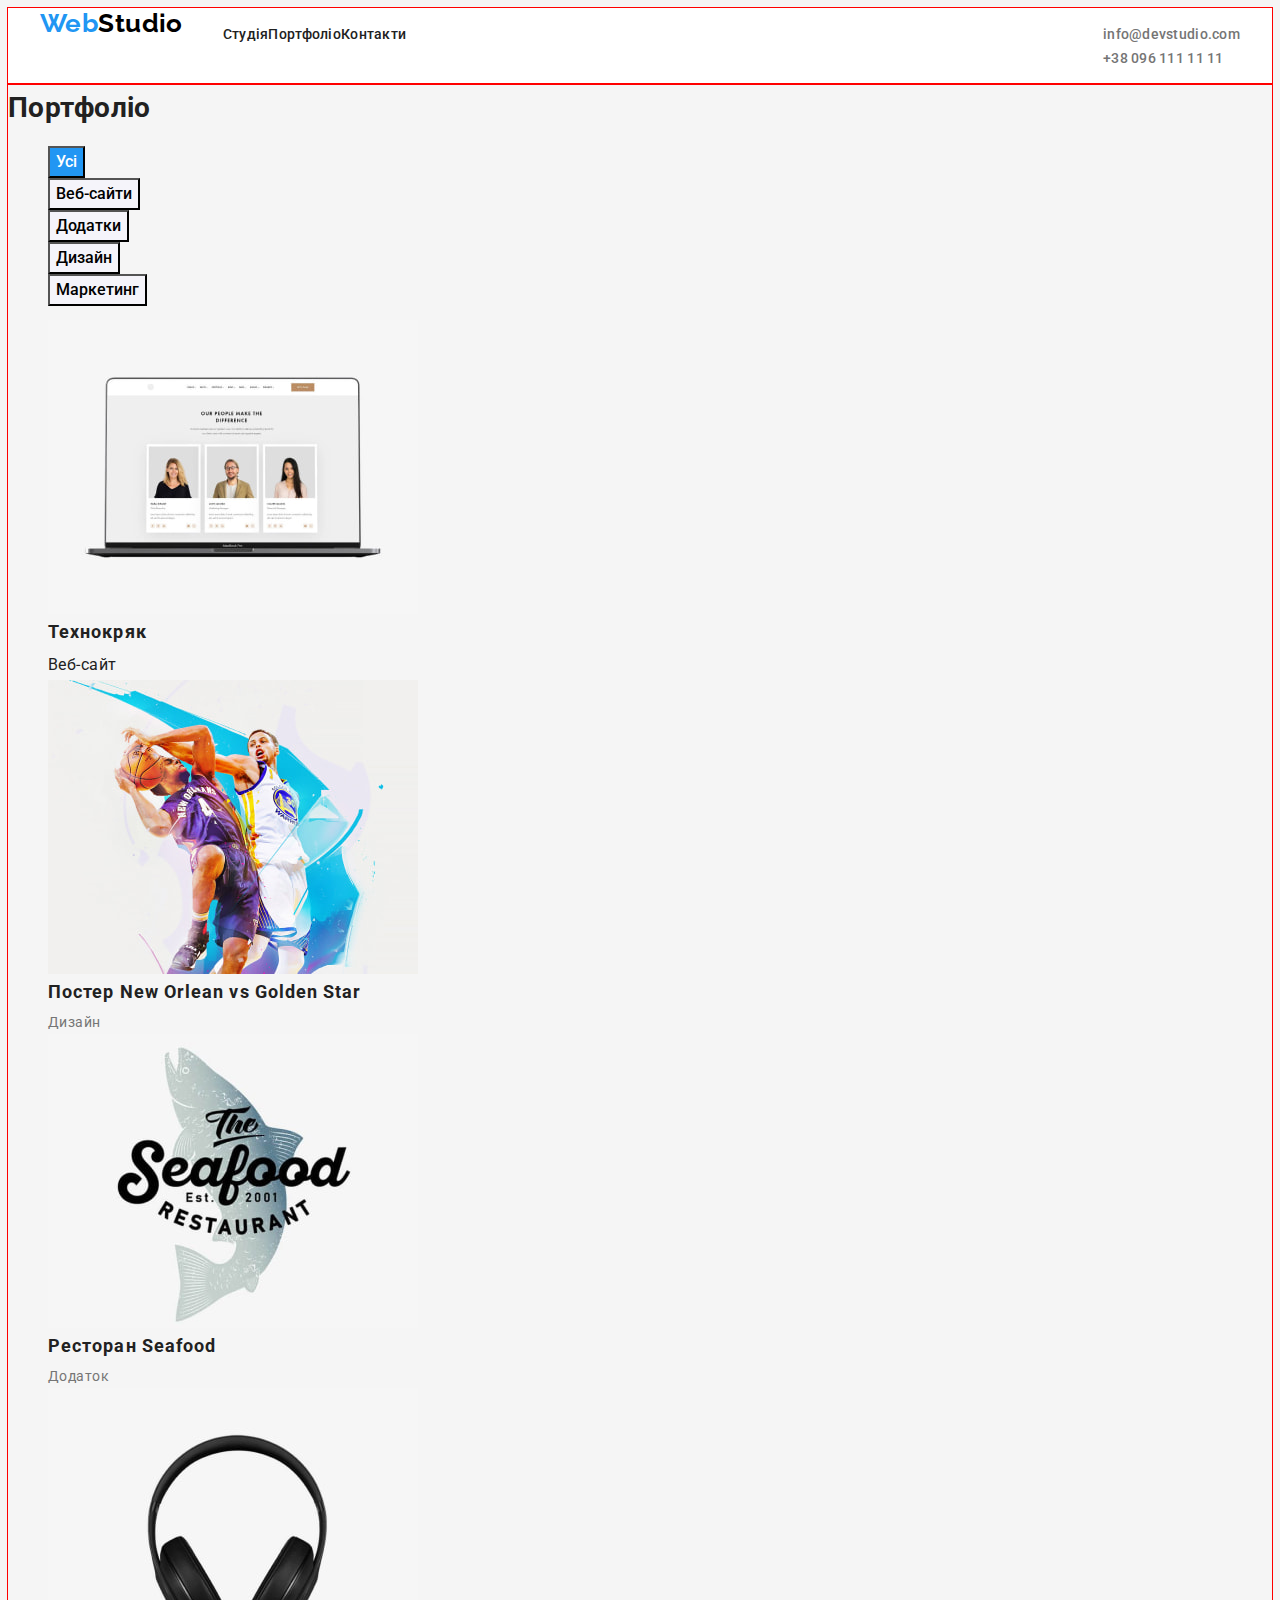
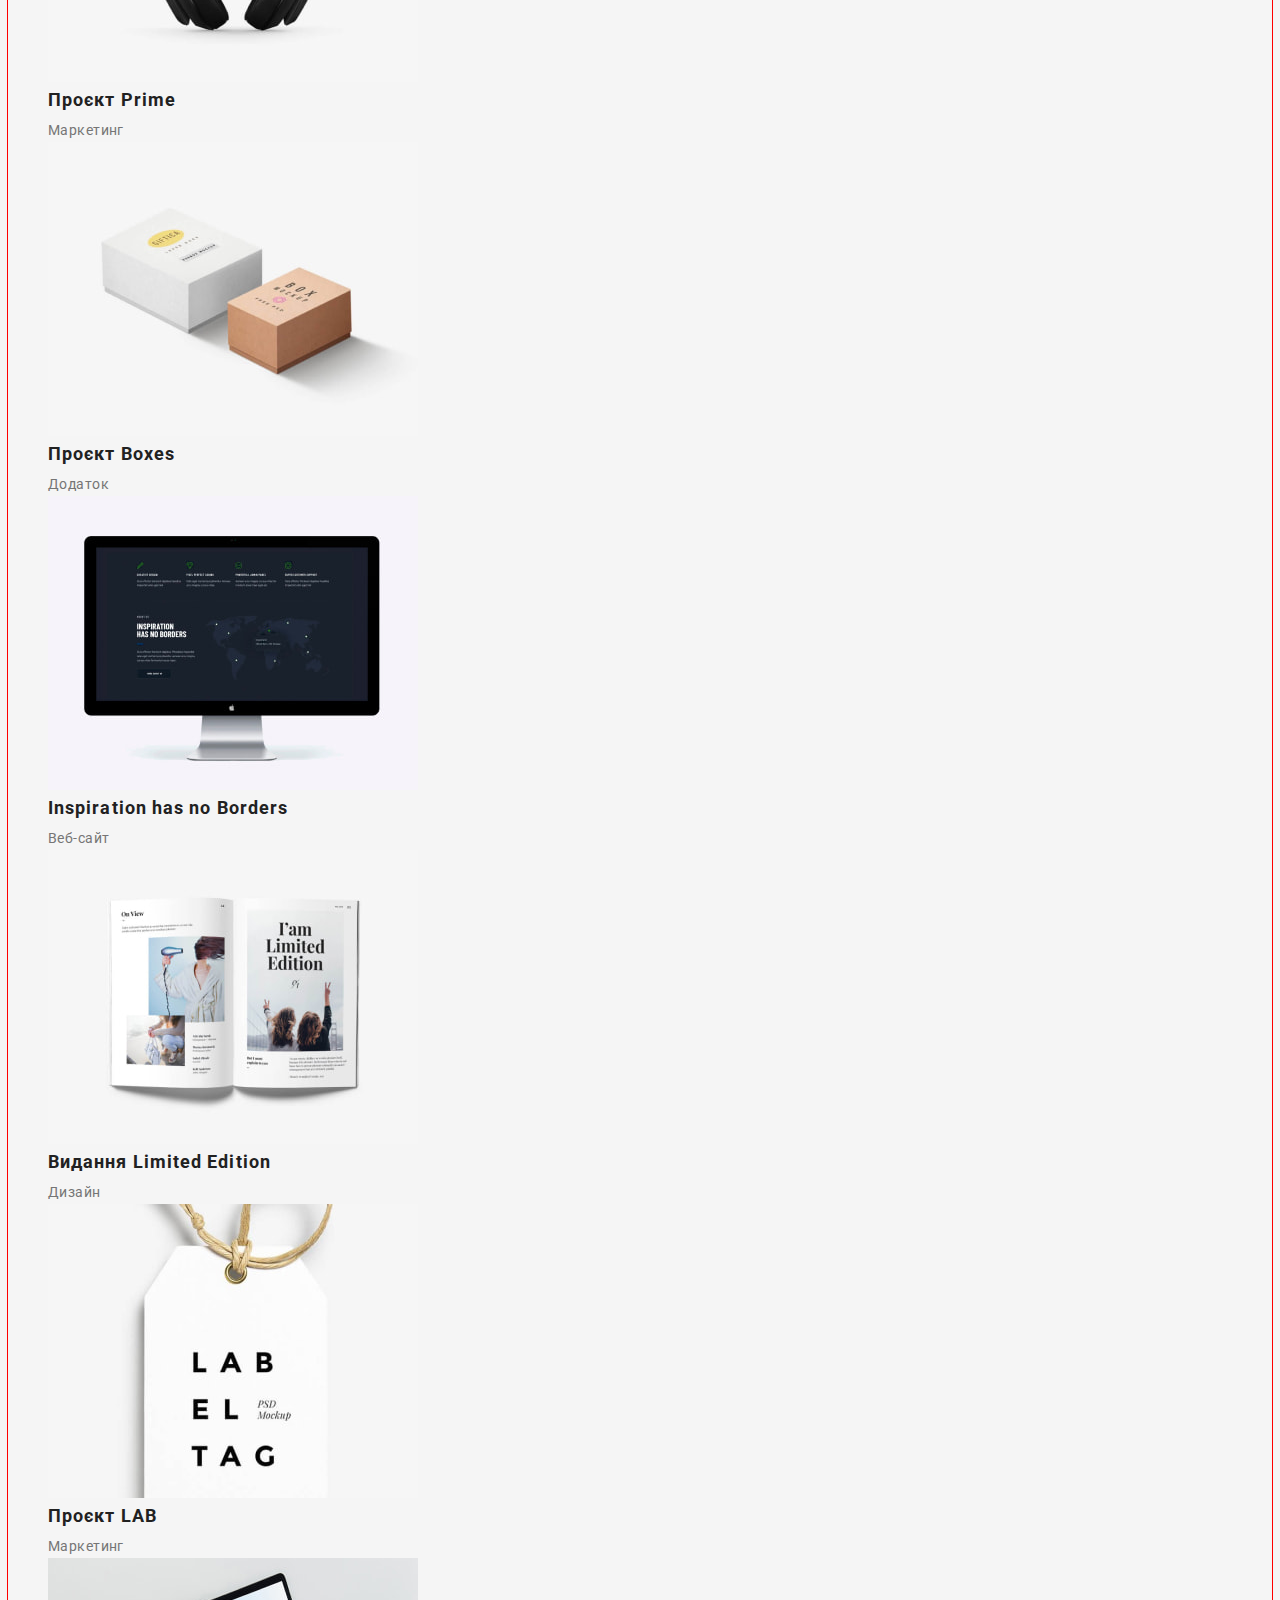
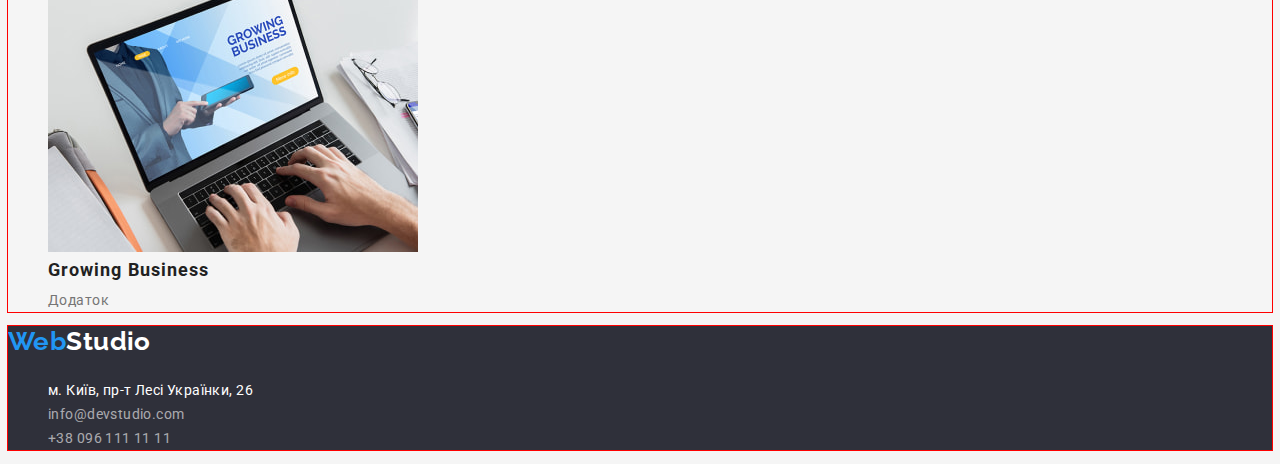
==== portfolio.html @ 291a76ba "Опечатки" ====
<!DOCTYPE html>
<html lang="uk-UA">
  <head>
    <meta charset="UTF-8" />
    <meta http-equiv="X-UA-Compatible" content="IE=edge" />
    <meta name="viewport" content="width-device-width, initial-scale=1.0" />
    <title>WebStudio</title>

    <!-- Favicon -->

    <link rel="apple-touch-icon" sizes="180x180" href="./favicon/apple-touch-icon.png" />
    <link rel="icon" type="image/png" sizes="32x32" href="./favicon/favicon-32x32.png" />
    <link rel="icon" type="image/png" sizes="16x16" href="./favicon/favicon-16x16.png" />
    <link rel="manifest" href="./favicon/site.webmanifest" />
    <meta name="msapplication-TileColor" content="#da532c" />
    <meta name="theme-color" content="#ffffff" />

    <!-- Fonts -->
    <link rel="preconnect" href="https://fonts.googleapis.com" />
    <link rel="preconnect" href="https://fonts.gstatic.com" crossorigin />
    <link
      href="https://fonts.googleapis.com/css2?family=Raleway:wght@700&family=Roboto:wght@400;500;700;900&display=swap"
      rel="stylesheet"
    />
    <!-- Styles -->

    <link rel="stylesheet" href="https://cdnjs.cloudflare.com/ajax/libs/modern-normalize/1.1.0/modern-normalize.min.css" integrity="sha512-wpPYUAdjBVSE4KJnH1VR1HeZfpl1ub8YT/NKx4PuQ5NmX2tKuGu6U/JRp5y+Y8XG2tV+wKQpNHVUX03MfMFn9Q==" crossorigin="anonymous" referrerpolicy="no-referrer" />

    <link rel="stylesheet" href="./css/styles.css" />
  </head>

  <body class="page"> 

    <!-- Header -->

    <header class="header">
      <div class="container">
        <nav class="main-nav">
          <a class="logo link" href="./index.html"><span class="accent">Web</span><span class="dark">Studio</span></a>
          <ul class="nav-list list">
            <li class="nav-item"><a class="nav-link link" href="./index.html">Студія</a></li>
            <li class="nav-item"><a class="nav-link link current" href="./portfolio.html">Портфоліо</a></li>
            <li class="nav-item"><a class="nav-link link" href="">Контакти</a></li>
          </ul>
        </nav>
        <ul class="cnt-list list">
          <li class="cnt-item">
            <a class="cnt-link link" href="mailto:info@devstudio.com">info@devstudio.com</a>
          </li>
          <li class="cnt-item">
            <a class="cnt-link link" href="tel:+380961111111">+38 096 111 11 11</a>
          </li>
        </ul>
      </div>
      
    </header>

    <main>
      <!-- Portfolio -->
      <section class="prtf">
        <h1>Портфоліо</h1>  
        <ul class="prtf-list list">
          <li class="prtf-item"><button class="active prtf-btn" type="button">Усі</button></li>
          <li class="prtf-item"><button class="prtf-btn" type="button">Веб-сайти</button></li>
          <li class="prtf-item"><button class="prtf-btn"  atype="button">Додатки</button></li>
          <li class="prtf-item"><button class="prtf-btn" type="button">Дизайн</button></li>
          <li class="prtf-item"><button class="prtf-btn" type="button">Маркетинг</button></li>
        </ul>
        <ul class="img-list list">
          <li class="img-item">
            <img
              class="img-link"
              src="./images/img-prtf-1.jpg"
              alt="Img1"
              width="370"
              height="294"
            />
            <h3 class="prtf-title">Технокряк</h3>
            <p class="prtf-text">Веб-сайт</p>
          </li>
          <li class="img-item">
            <img
              class="img-link"
              src="./images/img-prtf-2.jpg"
              alt="Img2"
              width="370"
              height="294"
            />
            <h3 class="prtf-title">Постер New Orlean vs Golden Star</h3>
            <p class="prtf-tex">Дизайн</p>
          </li>
          <li class="img-item">
            <img
              class="img-link"
              src="./images/img-prtf-3.jpg"
              alt="Img3"
              width="370"
              height="294"
            />
            <h3 class="prtf-title">Ресторан Seafood</h3>
            <p class="prtf-tex">Додаток</p>
          </li>
          <li class="img-item">
            <img
              class="img-link"
              src="./images/img-prtf-4.jpg"
              alt="Img4"
              width="370"
              height="294"
            />
            <h3 class="prtf-title">Проєкт Prime</h3>
            <p class="prtf-tex">Маркетинг</p>
          </li>
          <li class="img-item">
            <img
              class="img-link"
              src="./images/img-prtf-5.jpg"
              alt="Img5"
              width="370"
              height="294"
            />
            <h3 class="prtf-title">Проєкт Boxes</h3>
            <p class="prtf-tex">Додаток</p>
          </li>
          <li class="img-item">
            <img
              class="img-link"
              src="./images/img-prtf-6.jpg"
              alt="Img6"
              width="370"
              height="294"
            />
            <h3 class="prtf-title">Inspiration has no Borders</h3>
            <p class="prtf-tex">Веб-сайт</p>
          </li>
          <li class="img-item">
            <img
              class="img-link"
              src="./images/img-prtf-7.jpg"
              alt="Img7"
              width="370"
              height="294"
            />
            <h3 class="prtf-title">Видання Limited Edition</h3>
            <p class="prtf-tex">Дизайн</p>
          </li>
          <li class="img-item">
            <img
              class="img-link"
              src="./images/img-prtf-8.jpg"
              alt="Img8"
              width="370"
              height="294"
            />
            <h3 class="prtf-title">Проєкт LAB</h3>
            <p class="prtf-tex">Маркетинг</p>
          </li>
          <li class="img-item">
            <img
              class="img-link"
              src="./images/img-prtf-9.jpg"
              alt="Img9"
              width="370"
              height="294"
            />
            <h3 class="prtf-title">Growing Business</h3>
            <p class="prtf-tex">Додаток</p>
          </li>
        </ul>
      </section>
    </main> 

    <!-- Footer -->

    <footer class="footer">
      <a class="logo link" href="./index.html"><span class="accent">Web</span><span class="light">Studio</span</a>
      <address class="addr">
        <ul class="addr-list list">
          <li class="addr-item">
            <a class="addr-link link" href="">м. Київ, пр-т Лесі Українки, 26</a>
          </li>
          <li class="addr-item">
            <a class="addr-link link tm" href="mailto:info@devstudio.com">info@devstudio.com</a>
          </li>
          <li class="addr-item">
            <a class="addr-link link tm" href="tel:+380961111111">+38 096 111 11 11</a>
          </li>
        </ul>
      </address>
    </footer>
  </body>
</html>
---- css/styles.css ----
:root {
  /* Fonts */
  --main-font: 'Roboto', sans-serif;
  --scn-font: 'Raleway', sans-serif;

  /* Text colors */
  --main-txt-cl: #212121;
  --scn-txt-cl: #757575;
  --light-txt-cl: #ffffff;
  --accent-cl: #2196f3;

  /* Background colors */
  --main-bg-cl: #2f303a;
  --light-bg-cl: #f5f5f5;

  /* Others */
}

body {
  font-family: var(--main-font);
  color: var(--main-txt-cl);
  font-size: 14px;
  line-height: calc(24 / 14);
  letter-spacing: 0.03em;
  background-color: var(--light-bg-cl);
}

/* reset */
h1,
h2,
h3,
h4,
h5,
h6,
p {
  margin: 0;
}

img {
  display: block;
}

header,
section, 
footer {
  outline: 1px solid red;
}

.pecul-subtitle,
.team-subtitle,
.prtf-tex {
  color: var(--scn-txt-cl);
}

/* Как вариант */
/* p {
   color: var(--scn-txt-cl); 
} */

.hero,
.footer {
  background-color: var(--main-bg-cl);
}

.link {
  text-decoration: none;
  color: var(--main-txt-cl);
}

.addr-link,
.hero-title {
  color: var(--light-txt-cl);
}

.prtf-btn,
.hero-btn {
  cursor: pointer;
}

.list {
  list-style: none;
}

/* Header */

.container {
  width: 1200px;
  padding-left: 15px;
  padding-right: 15px;
  margin: 0 auto;
  display: flex;
  justify-content: space-between;
}

.main-nav {
  display: flex;
}

.nav-list {
  display: flex;
}

.logo {
  /* font-family: 'Raleway';
  font-weight: 700;
  font-size: 26px;
  line-height: calc(31 / 26); */

  font-family: var(--scn-font);
  font-weight: 700;
  font-size: 26px;
  line-height: calc(31 / 26);
} 

.accent {
  color: var(--accent-cl);
}

.light {
  color: #ffffff;
}

.dark {
  color: #000000;
}

.header {
  background-color: #ffffff;
}

.nav-link:hover,
.nav-link:focus,
.cnt-link:hover,
.cnt-link:focus {
  color: var(--accent-cl);
}

.current:visited {
  color: var(--accent-cl);
}

.nav-link {
  font-weight: 500;
  line-height: calc(16 / 14);
  letter-spacing: 0.02em;
}

.cnt-link {
  font-weight: 500;
  line-height: calc(16 / 14);
  color: var(--scn-txt-cl);
  letter-spacing: 0.02em;
}

/* Hero */

.hero-btn {
  background-color: var(--accent-cl);
  color: var(--light-txt-cl);
}

.hero-title {
  font-weight: 900;
  font-size: 44px;
  line-height: calc(60 / 44);
  text-align: center;
  letter-spacing: 0.06em;
  text-transform: uppercase;
}

.hero-btn {
  font-weight: 700;
  font-size: 16px;
  line-height: calc(30 / 16);
  display: flex;
  align-items: center;
  text-align: center;
  letter-spacing: 0.06em;
}

/* Peculiarities */

.pecul-title {
  font-size: 14px;
  line-height: calc(16 / 14);
}

/* About */

.about-title {
  font-size: 36px;
  line-height: calc(42 / 36);
  text-align: center;
}

/* Team */

.team {
  background-color: #f5f4fa;
}

.team-img,
.img-link {
  background-color: #ffffff;
}

.team-main-title {
  font-size: 36px;
  line-height: calc(42 / 36);
  text-align: center;
}

.team-title {
  font-weight: 500;
  font-size: 16px;
  line-height: calc(19 / 16);
  text-align: center;
}

.team-subtitle {
  font-size: 16px;
  line-height: calc(19 / 16);
  text-align: center;
}

/* Portfolio */

.prtf-btn,
.active {
  background-color: #f5f4fa;
}

.prtf-btn:hover {
  background-color: var(--accent-cl);
  color: var(--light-txt-cl);
}

.active {
  background-color: var(--accent-cl);
  color: var(--light-txt-cl);
  cursor: pointer;
}

.prtf-btn,
.active {
  font-weight: 500;
  font-size: 16px;
  line-height: calc(26 / 16);
  text-align: center;
  font-family: inherit;
}

.prtf-title {
  font-size: 18px;
  line-height: calc(36 / 18);
  letter-spacing: 0.06em;
}

.prtf-text {
  font-size: 16px;
  line-height: calc(30 / 16);
}

/* Footer */

.addr-link {
  font-style: normal;
}

.tm {
  color: rgba(255, 255, 255, 0.6);
}

.tm:hover,
.tm:focus {
  color: var(--accent-cl);
}
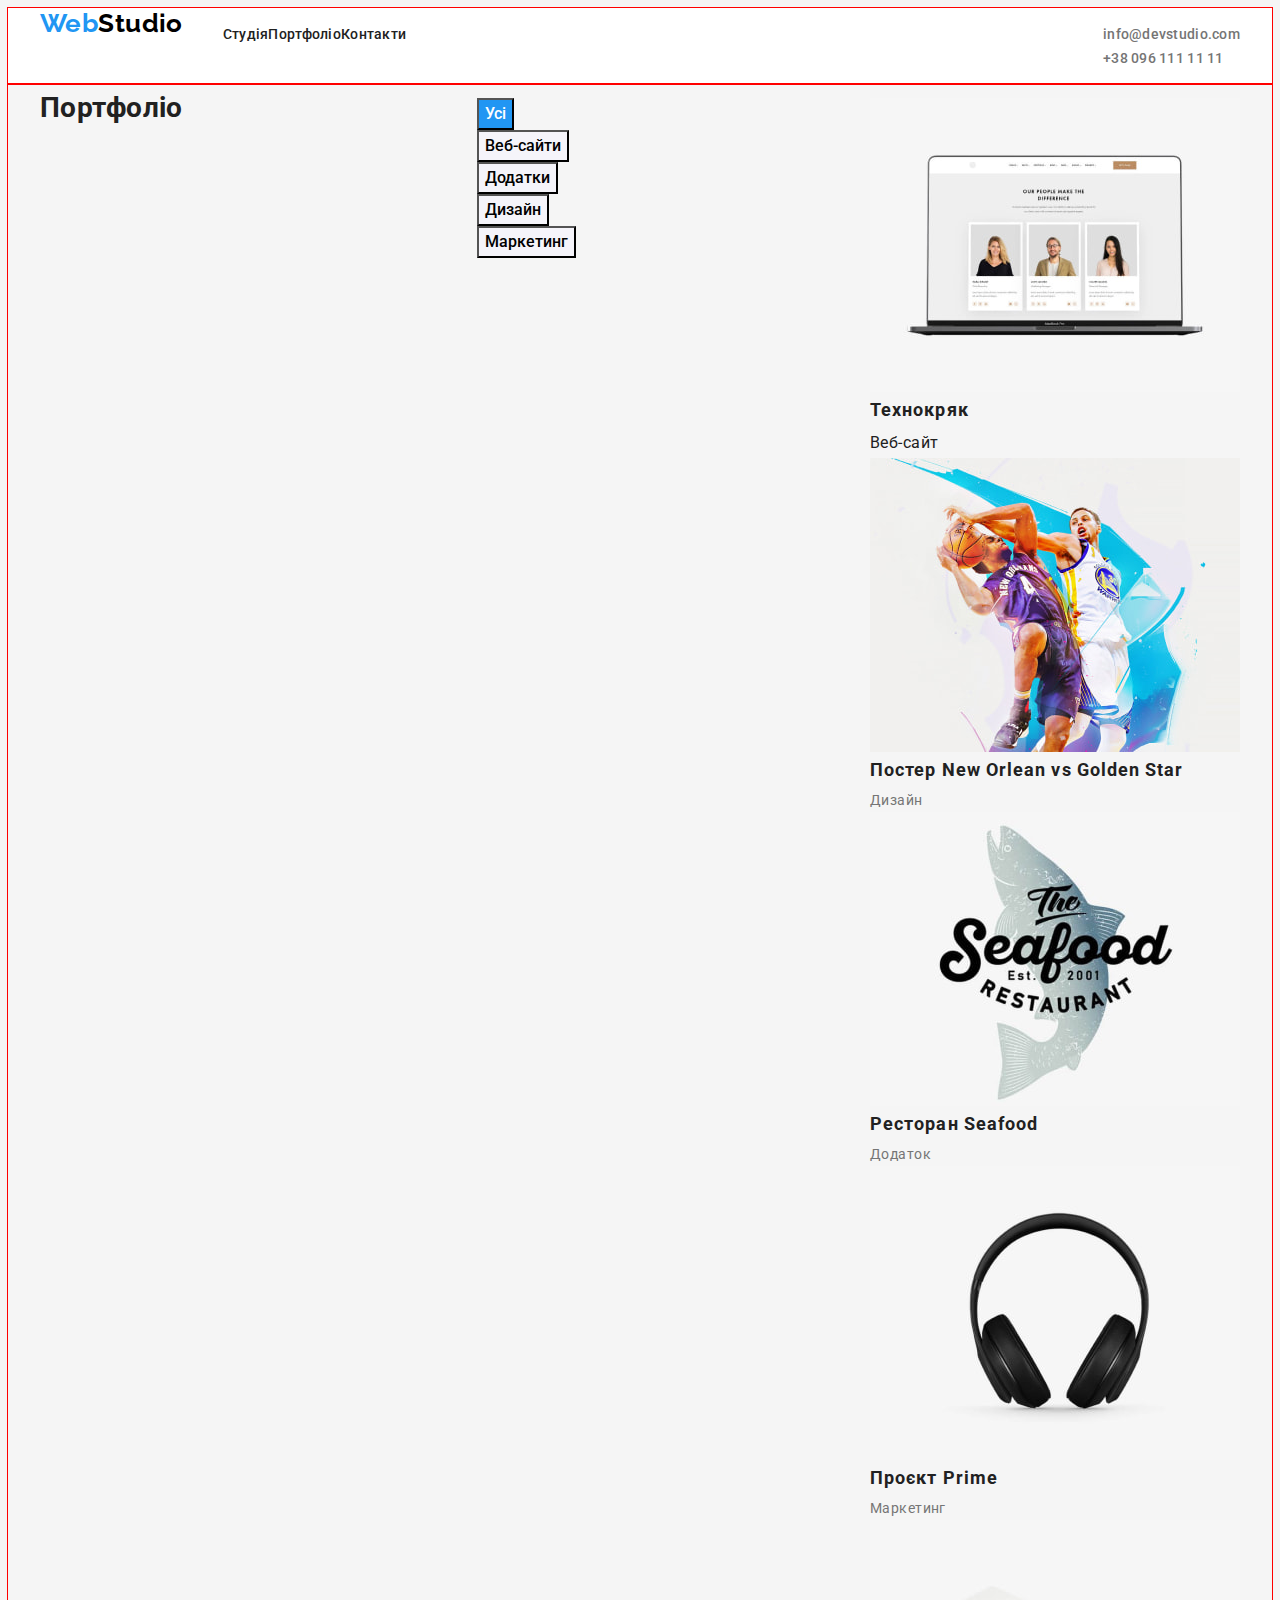
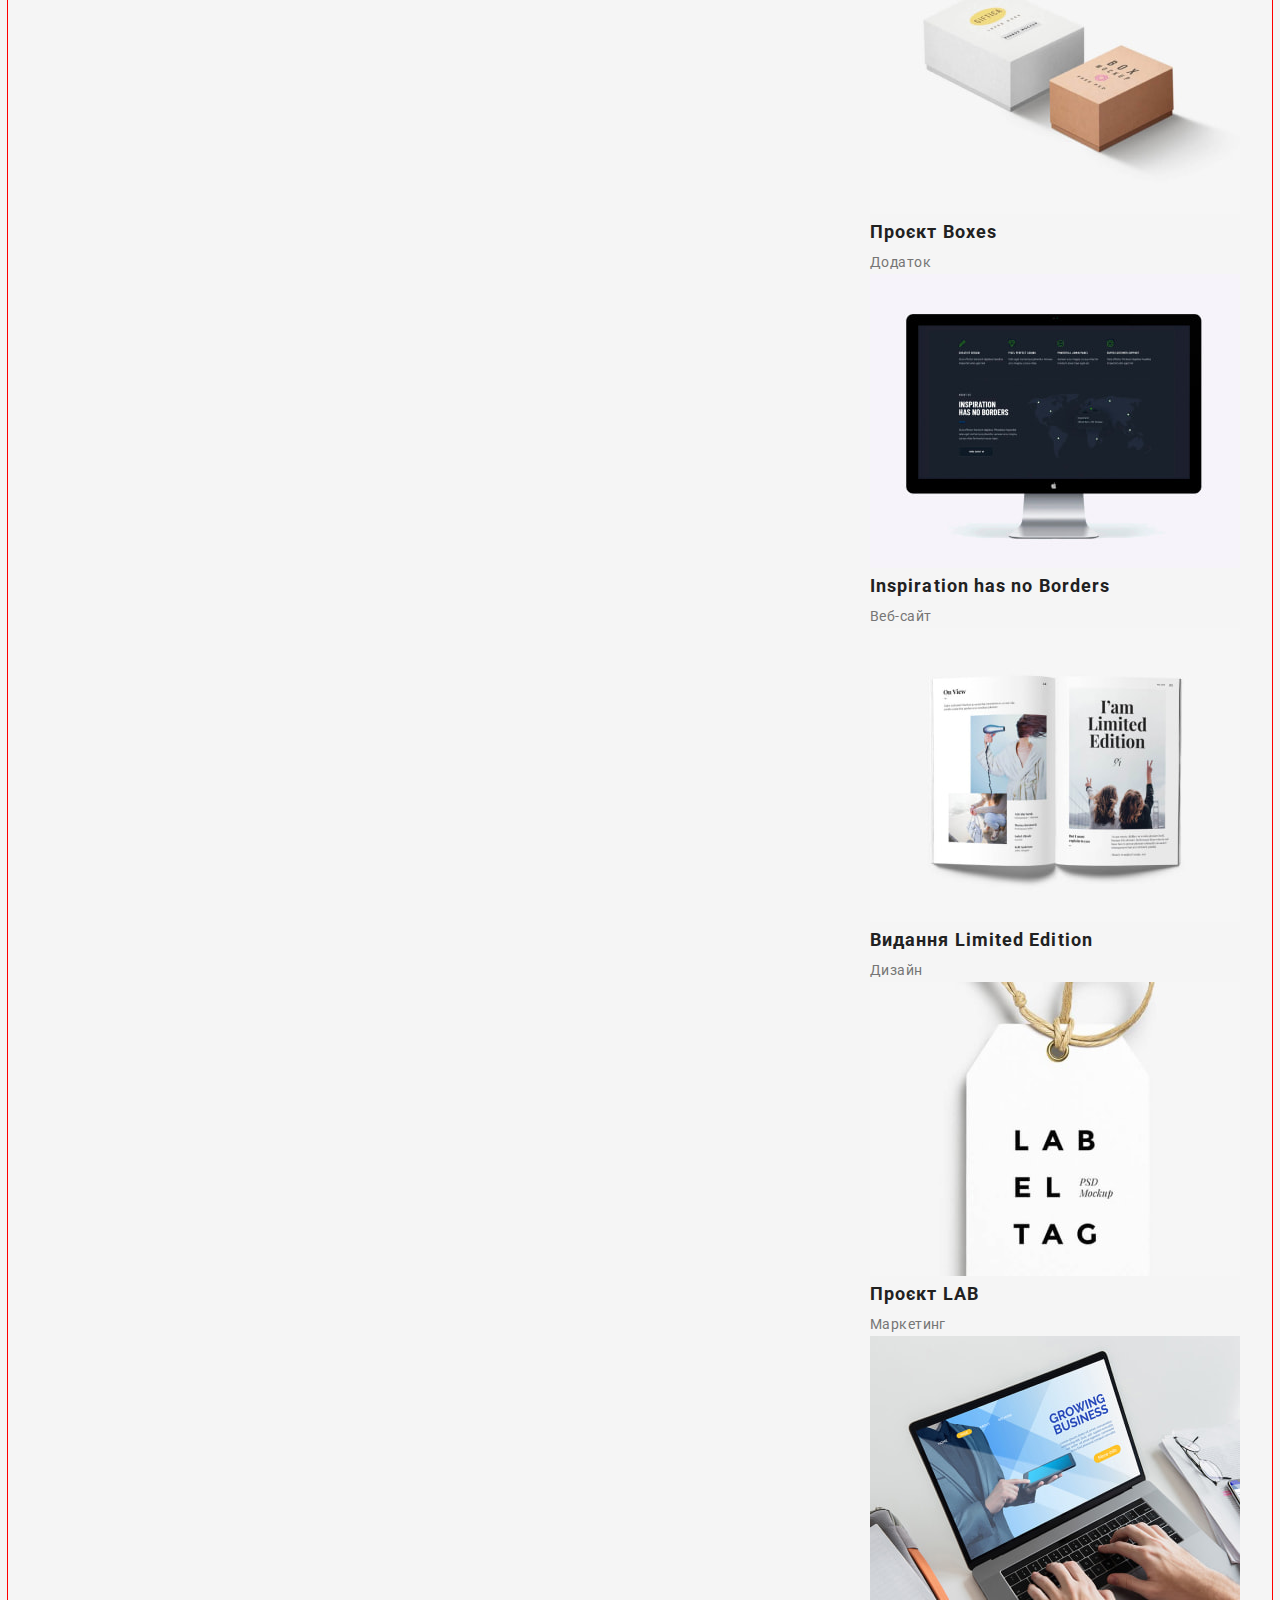
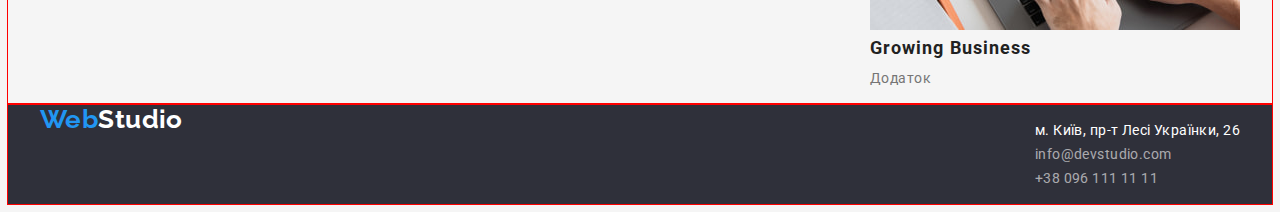
==== commit cd2cdb58: "Добавил дивы" ====
--- a/portfolio.html
+++ b/portfolio.html
@@ -24,22 +24,31 @@
     />
     <!-- Styles -->
 
-    <link rel="stylesheet" href="https://cdnjs.cloudflare.com/ajax/libs/modern-normalize/1.1.0/modern-normalize.min.css" integrity="sha512-wpPYUAdjBVSE4KJnH1VR1HeZfpl1ub8YT/NKx4PuQ5NmX2tKuGu6U/JRp5y+Y8XG2tV+wKQpNHVUX03MfMFn9Q==" crossorigin="anonymous" referrerpolicy="no-referrer" />
+    <link
+      rel="stylesheet"
+      href="https://cdnjs.cloudflare.com/ajax/libs/modern-normalize/1.1.0/modern-normalize.min.css"
+      integrity="sha512-wpPYUAdjBVSE4KJnH1VR1HeZfpl1ub8YT/NKx4PuQ5NmX2tKuGu6U/JRp5y+Y8XG2tV+wKQpNHVUX03MfMFn9Q=="
+      crossorigin="anonymous"
+      referrerpolicy="no-referrer"
+    />
 
     <link rel="stylesheet" href="./css/styles.css" />
   </head>
 
-  <body class="page"> 
-
+  <body class="page">
     <!-- Header -->
 
     <header class="header">
       <div class="container">
         <nav class="main-nav">
-          <a class="logo link" href="./index.html"><span class="accent">Web</span><span class="dark">Studio</span></a>
+          <a class="logo link" href="./index.html"
+            ><span class="accent">Web</span><span class="dark">Studio</span></a
+          >
           <ul class="nav-list list">
             <li class="nav-item"><a class="nav-link link" href="./index.html">Студія</a></li>
-            <li class="nav-item"><a class="nav-link link current" href="./portfolio.html">Портфоліо</a></li>
+            <li class="nav-item"
+              ><a class="nav-link link current" href="./portfolio.html">Портфоліо</a></li
+            >
             <li class="nav-item"><a class="nav-link link" href="">Контакти</a></li>
           </ul>
         </nav>
@@ -52,141 +61,146 @@
           </li>
         </ul>
       </div>
-      
     </header>
 
     <main>
       <!-- Portfolio -->
       <section class="prtf">
-        <h1>Портфоліо</h1>  
-        <ul class="prtf-list list">
-          <li class="prtf-item"><button class="active prtf-btn" type="button">Усі</button></li>
-          <li class="prtf-item"><button class="prtf-btn" type="button">Веб-сайти</button></li>
-          <li class="prtf-item"><button class="prtf-btn"  atype="button">Додатки</button></li>
-          <li class="prtf-item"><button class="prtf-btn" type="button">Дизайн</button></li>
-          <li class="prtf-item"><button class="prtf-btn" type="button">Маркетинг</button></li>
-        </ul>
-        <ul class="img-list list">
-          <li class="img-item">
-            <img
-              class="img-link"
-              src="./images/img-prtf-1.jpg"
-              alt="Img1"
-              width="370"
-              height="294"
-            />
-            <h3 class="prtf-title">Технокряк</h3>
-            <p class="prtf-text">Веб-сайт</p>
-          </li>
-          <li class="img-item">
-            <img
-              class="img-link"
-              src="./images/img-prtf-2.jpg"
-              alt="Img2"
-              width="370"
-              height="294"
-            />
-            <h3 class="prtf-title">Постер New Orlean vs Golden Star</h3>
-            <p class="prtf-tex">Дизайн</p>
-          </li>
-          <li class="img-item">
-            <img
-              class="img-link"
-              src="./images/img-prtf-3.jpg"
-              alt="Img3"
-              width="370"
-              height="294"
-            />
-            <h3 class="prtf-title">Ресторан Seafood</h3>
-            <p class="prtf-tex">Додаток</p>
-          </li>
-          <li class="img-item">
-            <img
-              class="img-link"
-              src="./images/img-prtf-4.jpg"
-              alt="Img4"
-              width="370"
-              height="294"
-            />
-            <h3 class="prtf-title">Проєкт Prime</h3>
-            <p class="prtf-tex">Маркетинг</p>
-          </li>
-          <li class="img-item">
-            <img
-              class="img-link"
-              src="./images/img-prtf-5.jpg"
-              alt="Img5"
-              width="370"
-              height="294"
-            />
-            <h3 class="prtf-title">Проєкт Boxes</h3>
-            <p class="prtf-tex">Додаток</p>
-          </li>
-          <li class="img-item">
-            <img
-              class="img-link"
-              src="./images/img-prtf-6.jpg"
-              alt="Img6"
-              width="370"
-              height="294"
-            />
-            <h3 class="prtf-title">Inspiration has no Borders</h3>
-            <p class="prtf-tex">Веб-сайт</p>
-          </li>
-          <li class="img-item">
-            <img
-              class="img-link"
-              src="./images/img-prtf-7.jpg"
-              alt="Img7"
-              width="370"
-              height="294"
-            />
-            <h3 class="prtf-title">Видання Limited Edition</h3>
-            <p class="prtf-tex">Дизайн</p>
-          </li>
-          <li class="img-item">
-            <img
-              class="img-link"
-              src="./images/img-prtf-8.jpg"
-              alt="Img8"
-              width="370"
-              height="294"
-            />
-            <h3 class="prtf-title">Проєкт LAB</h3>
-            <p class="prtf-tex">Маркетинг</p>
-          </li>
-          <li class="img-item">
-            <img
-              class="img-link"
-              src="./images/img-prtf-9.jpg"
-              alt="Img9"
-              width="370"
-              height="294"
-            />
-            <h3 class="prtf-title">Growing Business</h3>
-            <p class="prtf-tex">Додаток</p>
-          </li>
-        </ul>
+        <div class="container"
+          ><h1>Портфоліо</h1>
+          <ul class="prtf-list list">
+            <li class="prtf-item"><button class="active prtf-btn" type="button">Усі</button></li>
+            <li class="prtf-item"><button class="prtf-btn" type="button">Веб-сайти</button></li>
+            <li class="prtf-item"><button class="prtf-btn" type="button">Додатки</button></li>
+            <li class="prtf-item"><button class="prtf-btn" type="button">Дизайн</button></li>
+            <li class="prtf-item"><button class="prtf-btn" type="button">Маркетинг</button></li>
+          </ul>
+          <ul class="img-list list">
+            <li class="img-item">
+              <img
+                class="img-link"
+                src="./images/img-prtf-1.jpg"
+                alt="Img1"
+                width="370"
+                height="294"
+              />
+              <h3 class="prtf-title">Технокряк</h3>
+              <p class="prtf-text">Веб-сайт</p>
+            </li>
+            <li class="img-item">
+              <img
+                class="img-link"
+                src="./images/img-prtf-2.jpg"
+                alt="Img2"
+                width="370"
+                height="294"
+              />
+              <h3 class="prtf-title">Постер New Orlean vs Golden Star</h3>
+              <p class="prtf-tex">Дизайн</p>
+            </li>
+            <li class="img-item">
+              <img
+                class="img-link"
+                src="./images/img-prtf-3.jpg"
+                alt="Img3"
+                width="370"
+                height="294"
+              />
+              <h3 class="prtf-title">Ресторан Seafood</h3>
+              <p class="prtf-tex">Додаток</p>
+            </li>
+            <li class="img-item">
+              <img
+                class="img-link"
+                src="./images/img-prtf-4.jpg"
+                alt="Img4"
+                width="370"
+                height="294"
+              />
+              <h3 class="prtf-title">Проєкт Prime</h3>
+              <p class="prtf-tex">Маркетинг</p>
+            </li>
+            <li class="img-item">
+              <img
+                class="img-link"
+                src="./images/img-prtf-5.jpg"
+                alt="Img5"
+                width="370"
+                height="294"
+              />
+              <h3 class="prtf-title">Проєкт Boxes</h3>
+              <p class="prtf-tex">Додаток</p>
+            </li>
+            <li class="img-item">
+              <img
+                class="img-link"
+                src="./images/img-prtf-6.jpg"
+                alt="Img6"
+                width="370"
+                height="294"
+              />
+              <h3 class="prtf-title">Inspiration has no Borders</h3>
+              <p class="prtf-tex">Веб-сайт</p>
+            </li>
+            <li class="img-item">
+              <img
+                class="img-link"
+                src="./images/img-prtf-7.jpg"
+                alt="Img7"
+                width="370"
+                height="294"
+              />
+              <h3 class="prtf-title">Видання Limited Edition</h3>
+              <p class="prtf-tex">Дизайн</p>
+            </li>
+            <li class="img-item">
+              <img
+                class="img-link"
+                src="./images/img-prtf-8.jpg"
+                alt="Img8"
+                width="370"
+                height="294"
+              />
+              <h3 class="prtf-title">Проєкт LAB</h3>
+              <p class="prtf-tex">Маркетинг</p>
+            </li>
+            <li class="img-item">
+              <img
+                class="img-link"
+                src="./images/img-prtf-9.jpg"
+                alt="Img9"
+                width="370"
+                height="294"
+              />
+              <h3 class="prtf-title">Growing Business</h3>
+              <p class="prtf-tex">Додаток</p>
+            </li>
+          </ul>
+        </div>
       </section>
-    </main> 
+    </main>
 
     <!-- Footer -->
 
     <footer class="footer">
-      <a class="logo link" href="./index.html"><span class="accent">Web</span><span class="light">Studio</span</a>
-      <address class="addr">
-        <ul class="addr-list list">
-          <li class="addr-item">
-            <a class="addr-link link" href="">м. Київ, пр-т Лесі Українки, 26</a>
-          </li>
-          <li class="addr-item">
-            <a class="addr-link link tm" href="mailto:info@devstudio.com">info@devstudio.com</a>
-          </li>
-          <li class="addr-item">
-            <a class="addr-link link tm" href="tel:+380961111111">+38 096 111 11 11</a>
-          </li>
-        </ul>
-      </address>
+      <div class="container"
+        ><a class="logo link" href="./index.html"
+          ><span class="accent">Web</span><span class="light">Studio</span>
+        </a>
+        <address class="addr">
+          <ul class="addr-list list">
+            <li class="addr-item">
+              <a class="addr-link link" href="">м. Київ, пр-т Лесі Українки, 26</a>
+            </li>
+            <li class="addr-item">
+              <a class="addr-link link tm" href="mailto:info@devstudio.com">info@devstudio.com</a>
+            </li>
+            <li class="addr-item">
+              <a class="addr-link link tm" href="tel:+380961111111">+38 096 111 11 11</a>
+            </li>
+          </ul>
+        </address>
+      </div>
     </footer>
   </body>
 </html>
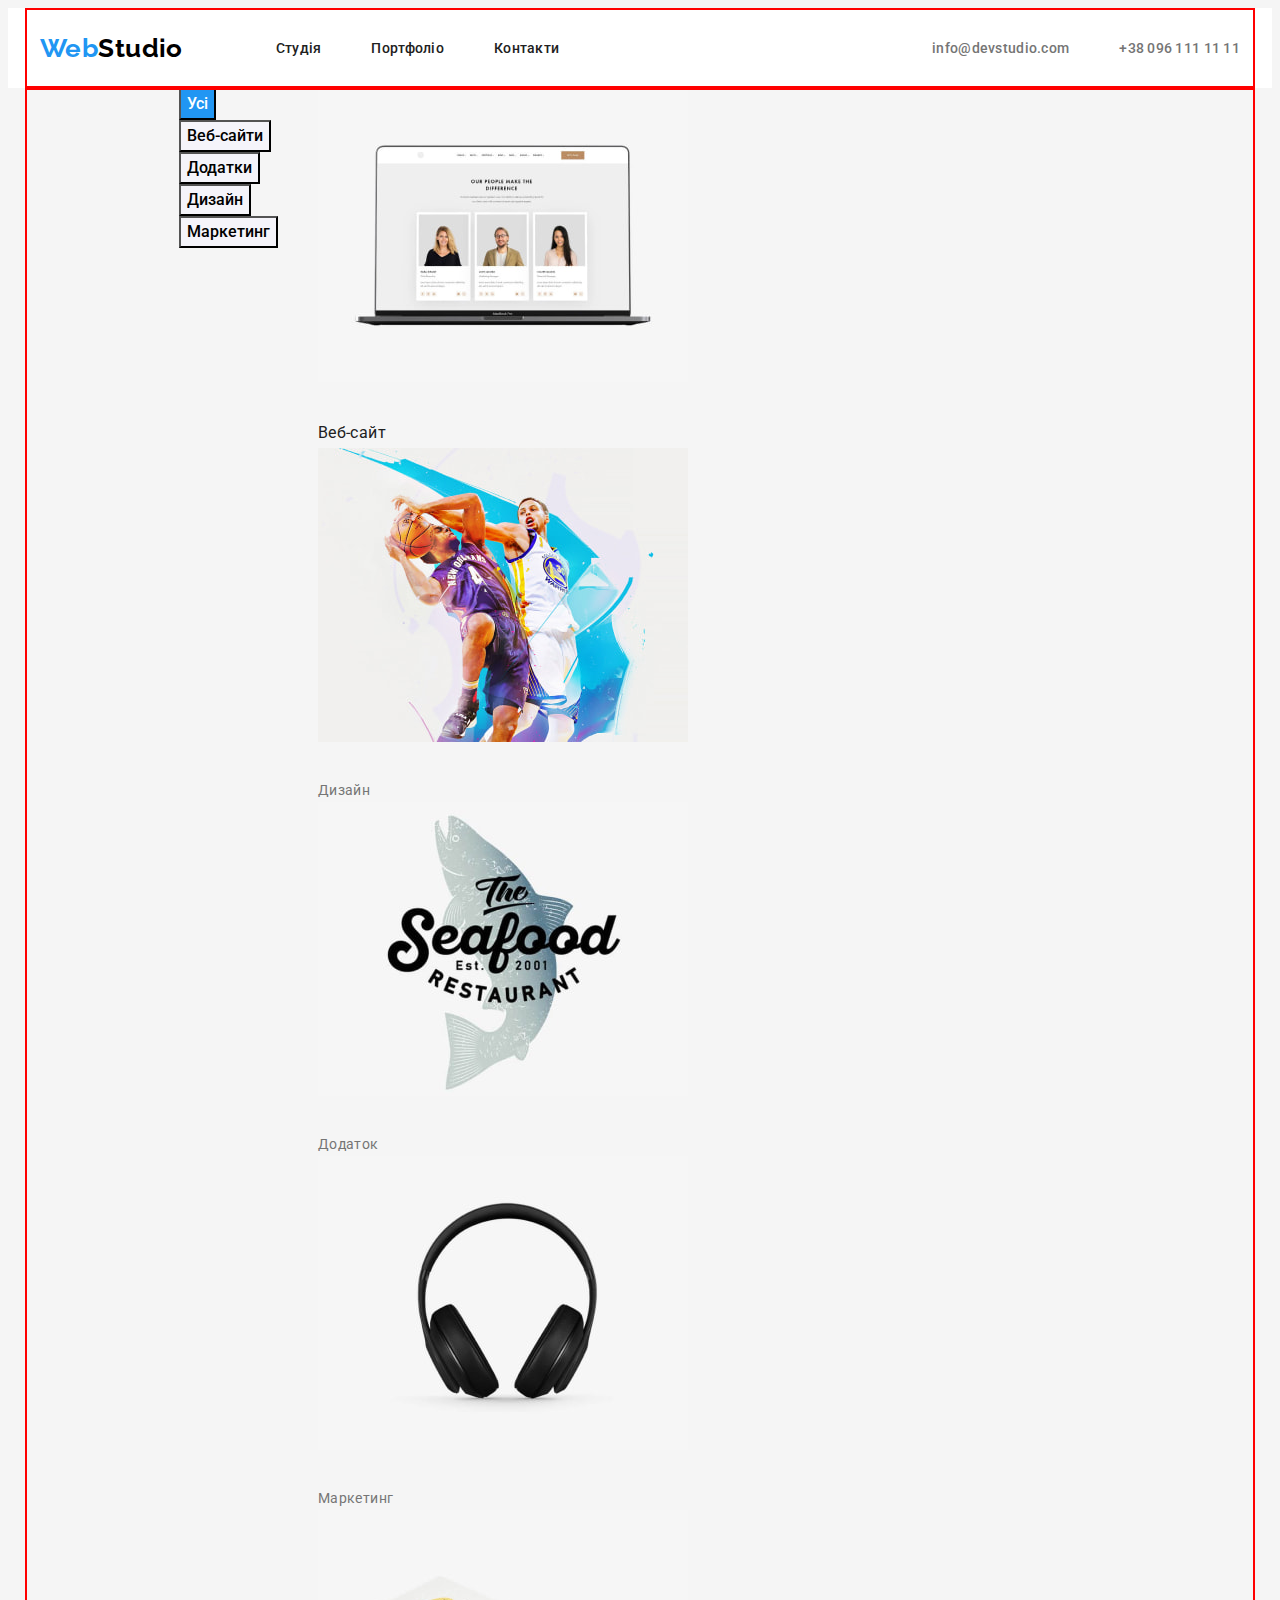
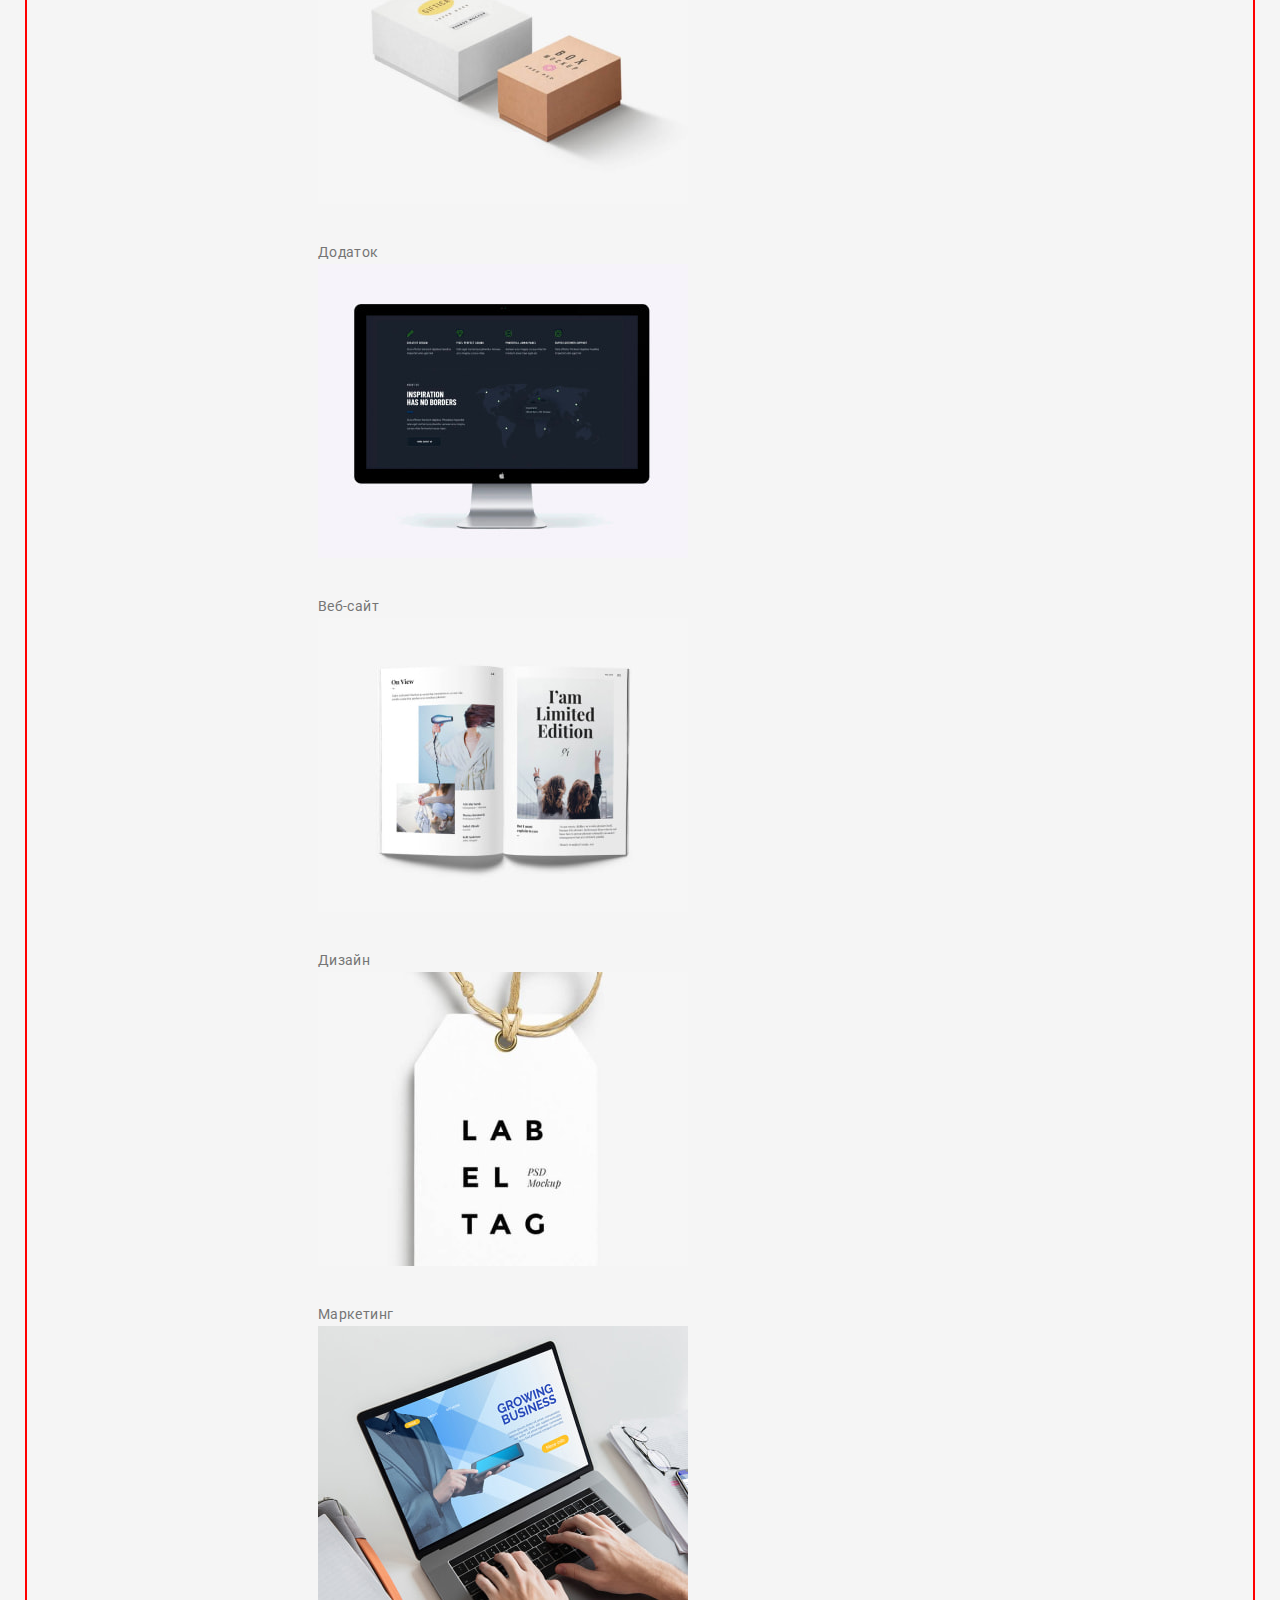
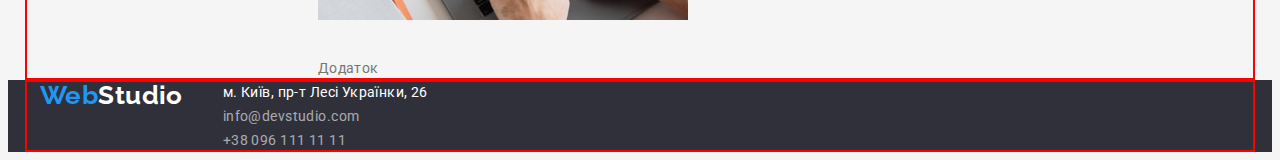
==== commit 5f19bf8d: "Стилизовал хедер" ====
--- a/portfolio.html
+++ b/portfolio.html
@@ -40,10 +40,10 @@
 
     <header class="header">
       <div class="container">
+        <a class="logo link logo-up" href="./index.html"
+          ><span class="accent">Web</span><span class="dark">Studio</span></a
+        >
         <nav class="main-nav">
-          <a class="logo link" href="./index.html"
-            ><span class="accent">Web</span><span class="dark">Studio</span></a
-          >
           <ul class="nav-list list">
             <li class="nav-item"><a class="nav-link link" href="./index.html">Студія</a></li>
             <li class="nav-item"
@@ -52,14 +52,16 @@
             <li class="nav-item"><a class="nav-link link" href="">Контакти</a></li>
           </ul>
         </nav>
-        <ul class="cnt-list list">
-          <li class="cnt-item">
-            <a class="cnt-link link" href="mailto:info@devstudio.com">info@devstudio.com</a>
-          </li>
-          <li class="cnt-item">
-            <a class="cnt-link link" href="tel:+380961111111">+38 096 111 11 11</a>
-          </li>
-        </ul>
+        <div class="header-group"
+          ><ul class="cnt-list list">
+            <li class="cnt-item">
+              <a class="cnt-link link" href="mailto:info@devstudio.com">info@devstudio.com</a>
+            </li>
+            <li class="cnt-item">
+              <a class="cnt-link link" href="tel:+380961111111">+38 096 111 11 11</a>
+            </li>
+          </ul>
+        </div>
       </div>
     </header>
 
@@ -67,7 +69,7 @@
       <!-- Portfolio -->
       <section class="prtf">
         <div class="container"
-          ><h1>Портфоліо</h1>
+          ><h1 class="prtf-title">Портфоліо</h1>
           <ul class="prtf-list list">
             <li class="prtf-item"><button class="active prtf-btn" type="button">Усі</button></li>
             <li class="prtf-item"><button class="prtf-btn" type="button">Веб-сайти</button></li>
--- a/css/styles.css
+++ b/css/styles.css
@@ -32,6 +32,7 @@
 h4,
 h5,
 h6,
+ul,
 p {
   margin: 0;
 }
@@ -39,49 +40,6 @@
 img {
   display: block;
 }
-
-header,
-section, 
-footer {
-  outline: 1px solid red;
-}
-
-.pecul-subtitle,
-.team-subtitle,
-.prtf-tex {
-  color: var(--scn-txt-cl);
-}
-
-/* Как вариант */
-/* p {
-   color: var(--scn-txt-cl); 
-} */
-
-.hero,
-.footer {
-  background-color: var(--main-bg-cl);
-}
-
-.link {
-  text-decoration: none;
-  color: var(--main-txt-cl);
-}
-
-.addr-link,
-.hero-title {
-  color: var(--light-txt-cl);
-}
-
-.prtf-btn,
-.hero-btn {
-  cursor: pointer;
-}
-
-.list {
-  list-style: none;
-}
-
-/* Header */
 
 .container {
   width: 1200px;
@@ -89,16 +47,59 @@
   padding-right: 15px;
   margin: 0 auto;
   display: flex;
-  justify-content: space-between;
-}
-
-.main-nav {
-  display: flex;
-}
-
-.nav-list {
-  display: flex;
-}
+  
+  outline: 2px solid red;
+  outline-offset: -2px;
+}
+
+.pecul-subtitle,
+.team-subtitle,
+.prtf-tex {
+  color: var(--scn-txt-cl);
+}
+
+/* Как вариант */
+/* p {
+   color: var(--scn-txt-cl); 
+} */
+
+.hero,
+.footer {
+  background-color: var(--main-bg-cl);
+}
+
+.link {
+  text-decoration: none;
+  color: var(--main-txt-cl);
+}
+
+.addr-link,
+.hero-title {
+  color: var(--light-txt-cl);
+}
+
+.prtf-btn,
+.hero-btn {
+  cursor: pointer;
+}
+
+.list {
+  list-style: none;
+}
+
+/* Header */
+
+.header-container {
+  /* display: flex; */
+}
+
+/* .main-nav {
+  display: flex;
+} */
+
+/* .nav-list {
+  display: flex;
+} */
 
 .logo {
   /* font-family: 'Raleway';
@@ -112,6 +113,23 @@
   line-height: calc(31 / 26);
 } 
 
+.logo-up {
+  display: flex;
+  align-items: center;
+  margin-right: 93px;
+}
+
+.main-nav {
+  margin-right: auto;
+} 
+
+.nav-list,
+.cnt-list {
+  display: flex;
+  gap: 50px;
+  padding-left: 0;
+}
+
 .accent {
   color: var(--accent-cl);
 }
@@ -140,6 +158,9 @@
 }
 
 .nav-link {
+  padding-top: 32px;
+  display: block;
+  padding-bottom: 32px;
   font-weight: 500;
   line-height: calc(16 / 14);
   letter-spacing: 0.02em;
@@ -152,6 +173,10 @@
   letter-spacing: 0.02em;
 }
 
+.header-group {
+  display: flex;
+  align-items: center;
+}
 /* Hero */
 
 .hero-btn {
@@ -225,6 +250,11 @@
 
 /* Portfolio */
 
+.prtf-title,
+.pecul-title {
+  visibility: hidden;
+}
+
 .prtf-btn,
 .active {
   background-color: #f5f4fa;
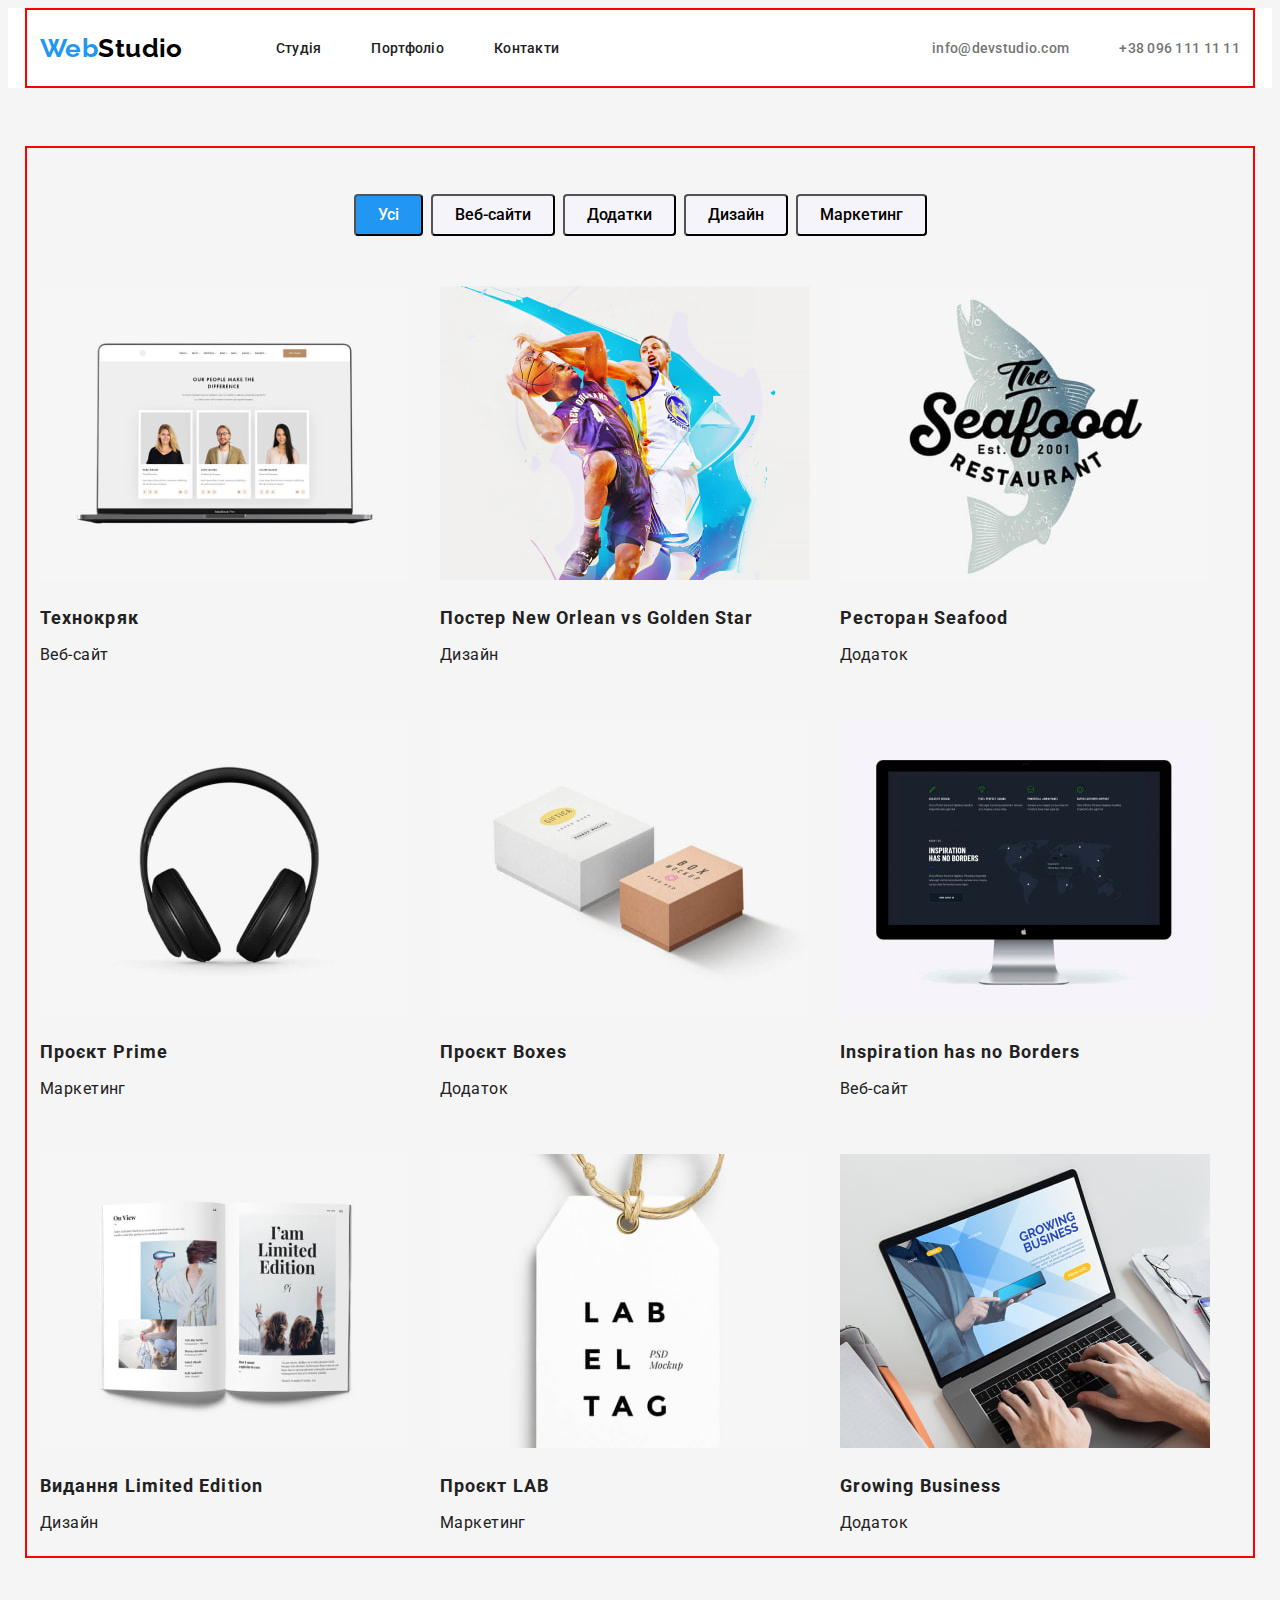
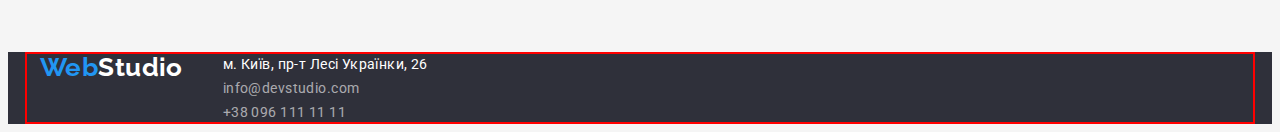
==== commit 8c61b02f: "Стилизовал портфолио" ====
--- a/portfolio.html
+++ b/portfolio.html
@@ -40,15 +40,15 @@
 
     <header class="header">
       <div class="container">
-        <a class="logo link logo-up" href="./index.html"
-          ><span class="accent">Web</span><span class="dark">Studio</span></a
-        >
+        <a class="logo link logo-up" href="./index.html">
+          <span class="accent">Web</span><span class="dark">Studio</span>
+        </a>
         <nav class="main-nav">
           <ul class="nav-list list">
             <li class="nav-item"><a class="nav-link link" href="./index.html">Студія</a></li>
-            <li class="nav-item"
-              ><a class="nav-link link current" href="./portfolio.html">Портфоліо</a></li
-            >
+            <li class="nav-item">
+              <a class="nav-link link current" href="./portfolio.html">Портфоліо </a>
+            </li>
             <li class="nav-item"><a class="nav-link link" href="">Контакти</a></li>
           </ul>
         </nav>
@@ -68,8 +68,8 @@
     <main>
       <!-- Portfolio -->
       <section class="prtf">
-        <div class="container"
-          ><h1 class="prtf-title">Портфоліо</h1>
+        <div class="container prtf-container">
+          <h1 class="prtf-main-title">Портфоліо</h1>
           <ul class="prtf-list list">
             <li class="prtf-item"><button class="active prtf-btn" type="button">Усі</button></li>
             <li class="prtf-item"><button class="prtf-btn" type="button">Веб-сайти</button></li>
@@ -98,7 +98,7 @@
                 height="294"
               />
               <h3 class="prtf-title">Постер New Orlean vs Golden Star</h3>
-              <p class="prtf-tex">Дизайн</p>
+              <p class="prtf-text">Дизайн</p>
             </li>
             <li class="img-item">
               <img
@@ -109,7 +109,7 @@
                 height="294"
               />
               <h3 class="prtf-title">Ресторан Seafood</h3>
-              <p class="prtf-tex">Додаток</p>
+              <p class="prtf-text">Додаток</p>
             </li>
             <li class="img-item">
               <img
@@ -120,7 +120,7 @@
                 height="294"
               />
               <h3 class="prtf-title">Проєкт Prime</h3>
-              <p class="prtf-tex">Маркетинг</p>
+              <p class="prtf-text">Маркетинг</p>
             </li>
             <li class="img-item">
               <img
@@ -131,7 +131,7 @@
                 height="294"
               />
               <h3 class="prtf-title">Проєкт Boxes</h3>
-              <p class="prtf-tex">Додаток</p>
+              <p class="prtf-text">Додаток</p>
             </li>
             <li class="img-item">
               <img
@@ -142,7 +142,7 @@
                 height="294"
               />
               <h3 class="prtf-title">Inspiration has no Borders</h3>
-              <p class="prtf-tex">Веб-сайт</p>
+              <p class="prtf-text">Веб-сайт</p>
             </li>
             <li class="img-item">
               <img
@@ -153,7 +153,7 @@
                 height="294"
               />
               <h3 class="prtf-title">Видання Limited Edition</h3>
-              <p class="prtf-tex">Дизайн</p>
+              <p class="prtf-text">Дизайн</p>
             </li>
             <li class="img-item">
               <img
@@ -164,7 +164,7 @@
                 height="294"
               />
               <h3 class="prtf-title">Проєкт LAB</h3>
-              <p class="prtf-tex">Маркетинг</p>
+              <p class="prtf-text">Маркетинг</p>
             </li>
             <li class="img-item">
               <img
@@ -175,7 +175,7 @@
                 height="294"
               />
               <h3 class="prtf-title">Growing Business</h3>
-              <p class="prtf-tex">Додаток</p>
+              <p class="prtf-text">Додаток</p>
             </li>
           </ul>
         </div>
--- a/css/styles.css
+++ b/css/styles.css
@@ -47,7 +47,7 @@
   padding-right: 15px;
   margin: 0 auto;
   display: flex;
-  
+
   outline: 2px solid red;
   outline-offset: -2px;
 }
@@ -89,29 +89,12 @@
 
 /* Header */
 
-.header-container {
-  /* display: flex; */
-}
-
-/* .main-nav {
-  display: flex;
-} */
-
-/* .nav-list {
-  display: flex;
-} */
-
 .logo {
-  /* font-family: 'Raleway';
-  font-weight: 700;
-  font-size: 26px;
-  line-height: calc(31 / 26); */
-
   font-family: var(--scn-font);
   font-weight: 700;
   font-size: 26px;
   line-height: calc(31 / 26);
-} 
+}
 
 .logo-up {
   display: flex;
@@ -121,11 +104,12 @@
 
 .main-nav {
   margin-right: auto;
-} 
+}
 
 .nav-list,
 .cnt-list {
   display: flex;
+  align-items: center;
   gap: 50px;
   padding-left: 0;
 }
@@ -179,9 +163,30 @@
 }
 /* Hero */
 
+.hero-container {
+  padding-top: 200px;
+  padding-bottom: 200px;
+  flex-direction: column;
+}
+
+.hero-title {
+  width: 696px;
+  margin: 0 auto;
+  margin-bottom: 30px;
+}
+
 .hero-btn {
+  padding: 10px 32px;
+  margin: 0 auto;
+  box-shadow: 0px 4px 4px rgba(0, 0, 0, 0.15);
+  border-radius: 4px;
+  border: 0;
   background-color: var(--accent-cl);
   color: var(--light-txt-cl);
+  font-weight: 700;
+  font-size: 16px;
+  line-height: calc(30 / 16);
+  letter-spacing: 0.06em;
 }
 
 .hero-title {
@@ -193,32 +198,67 @@
   text-transform: uppercase;
 }
 
-.hero-btn {
-  font-weight: 700;
-  font-size: 16px;
-  line-height: calc(30 / 16);
-  display: flex;
-  align-items: center;
-  text-align: center;
-  letter-spacing: 0.06em;
-}
-
 /* Peculiarities */
 
+.pecul-container {
+  margin-top: 58px;
+  margin-bottom: 94px;
+  flex-direction: column;
+}
+
+.pecul-list {
+  display: flex;
+  justify-content: space-between;
+  padding-inline-start: 0;
+}
+
 .pecul-title {
+  margin-bottom: 10px;
   font-size: 14px;
   line-height: calc(16 / 14);
 }
 
+.pecul-item {
+  width: 270px;
+}
+
 /* About */
 
+.about-container {
+  margin-bottom: 94px;
+  flex-direction: column;
+}
+
 .about-title {
+  margin-bottom: 50px;
   font-size: 36px;
   line-height: calc(42 / 36);
   text-align: center;
 }
 
+.about-list {
+  display: flex;
+  padding-inline-start: 0;
+  gap: 30px;
+}
+
 /* Team */
+
+.team-container {
+  padding-top: 94px;
+  padding-bottom: 30px;
+  flex-direction: column;
+}
+
+.team-list {
+  display: flex;
+  padding-inline-start: 0;
+  justify-content: space-between;
+}
+
+.team-img {
+  margin-bottom: 30px;
+}
 
 .team {
   background-color: #f5f4fa;
@@ -230,12 +270,14 @@
 }
 
 .team-main-title {
+  margin-bottom: 50px;
   font-size: 36px;
   line-height: calc(42 / 36);
   text-align: center;
 }
 
 .team-title {
+  margin-bottom: 10px;
   font-weight: 500;
   font-size: 16px;
   line-height: calc(19 / 16);
@@ -250,8 +292,40 @@
 
 /* Portfolio */
 
-.prtf-title,
-.pecul-title {
+.prtf-container {
+  margin-top: 58px;
+  margin-bottom: 94px;
+  flex-direction: column;
+}
+
+.prtf-list {
+  display: flex;
+  padding-inline-start: 0;
+  justify-content: center;
+  gap: 8px;
+}
+
+.prtf-btn {
+  padding: 6px 22px;
+  border-radius: 4px;
+  margin-bottom: 50px;
+}
+
+.img-list {
+  padding-inline-start: 0;
+  display: flex;
+  flex-wrap: wrap;
+  gap: 30px;
+}
+
+.img-link {
+  margin-bottom: 20px;
+}
+
+
+
+.prtf-main-title,
+.pecul-main-title {
   visibility: hidden;
 }
 
@@ -281,12 +355,14 @@
 }
 
 .prtf-title {
+  margin-bottom: 4px;
   font-size: 18px;
   line-height: calc(36 / 18);
   letter-spacing: 0.06em;
 }
 
 .prtf-text {
+  margin-bottom: 20px;
   font-size: 16px;
   line-height: calc(30 / 16);
 }
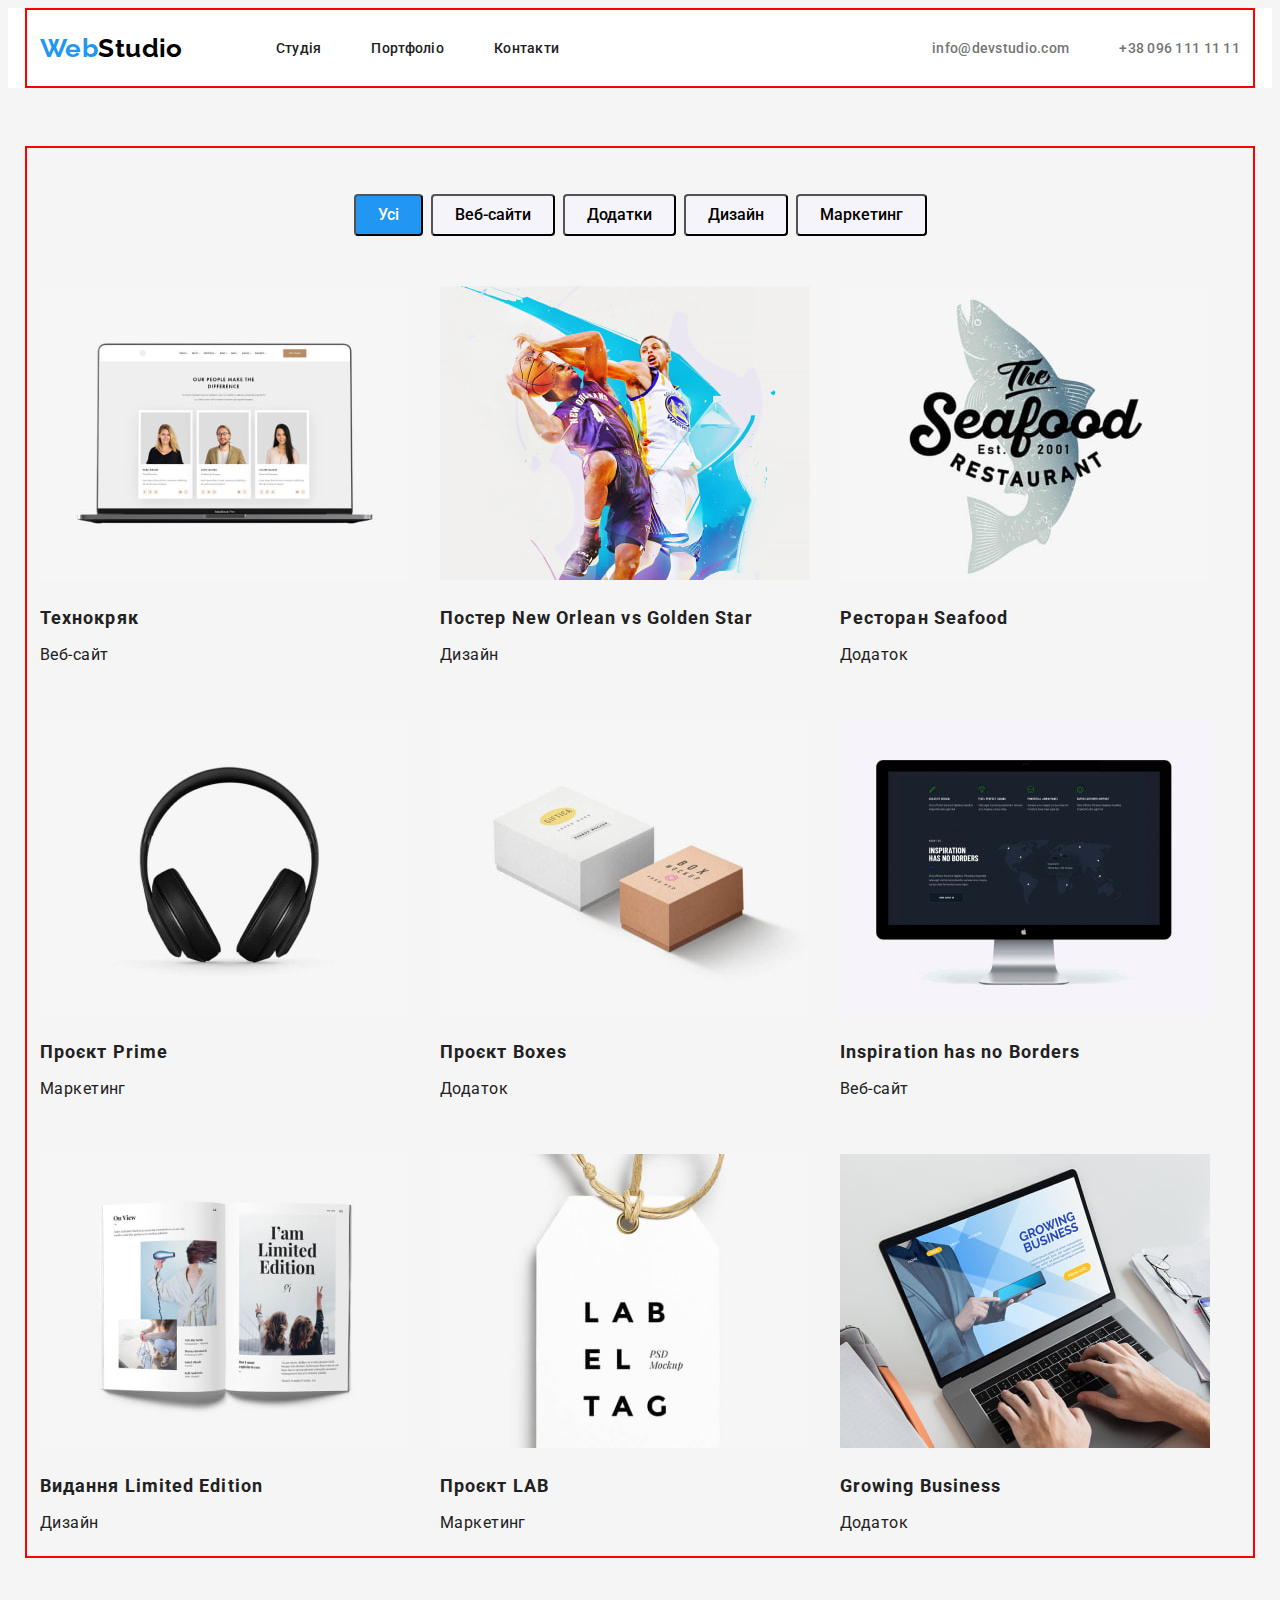
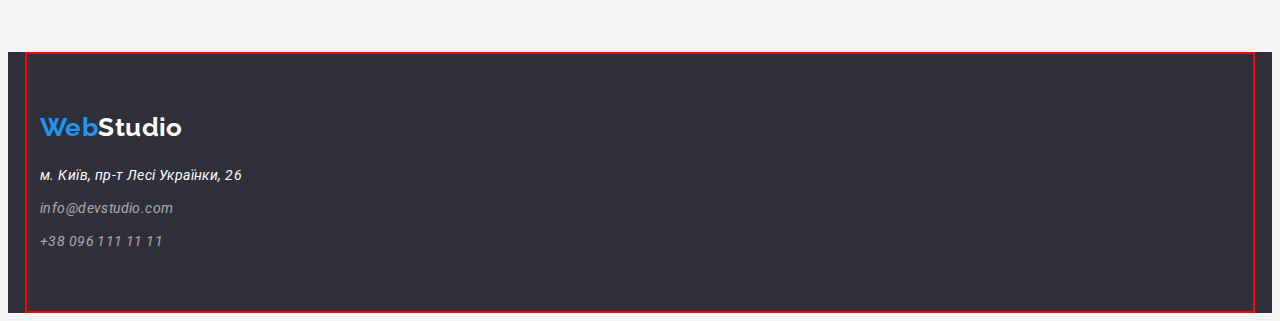
==== commit 3045a7b2: "Стилизовал футер" ====
--- a/portfolio.html
+++ b/portfolio.html
@@ -185,9 +185,9 @@
     <!-- Footer -->
 
     <footer class="footer">
-      <div class="container"
-        ><a class="logo link" href="./index.html"
-          ><span class="accent">Web</span><span class="light">Studio</span>
+      <div class="container footer-container">
+        <a class="logo link logo-but" href="./index.html">
+          <span class="accent">Web</span><span class="light">Studio</span>
         </a>
         <address class="addr">
           <ul class="addr-list list">
--- a/css/styles.css
+++ b/css/styles.css
@@ -369,8 +369,30 @@
 
 /* Footer */
 
-.addr-link {
-  font-style: normal;
+.footer-container {
+  flex-direction: column;
+  padding-top: 60px;
+  padding-bottom: 60px;
+}
+
+.addr-list {
+  padding-inline-start: 0;
+}
+
+.addr-item {
+  margin-bottom: 9px;
+}
+
+.addr-item:last-child {
+  margin-bottom: 0;
+}
+
+.logo-but {
+  margin-bottom: 20px;
+}
+
+.addr-link: {
+   font-style: normal;
 }
 
 .tm {
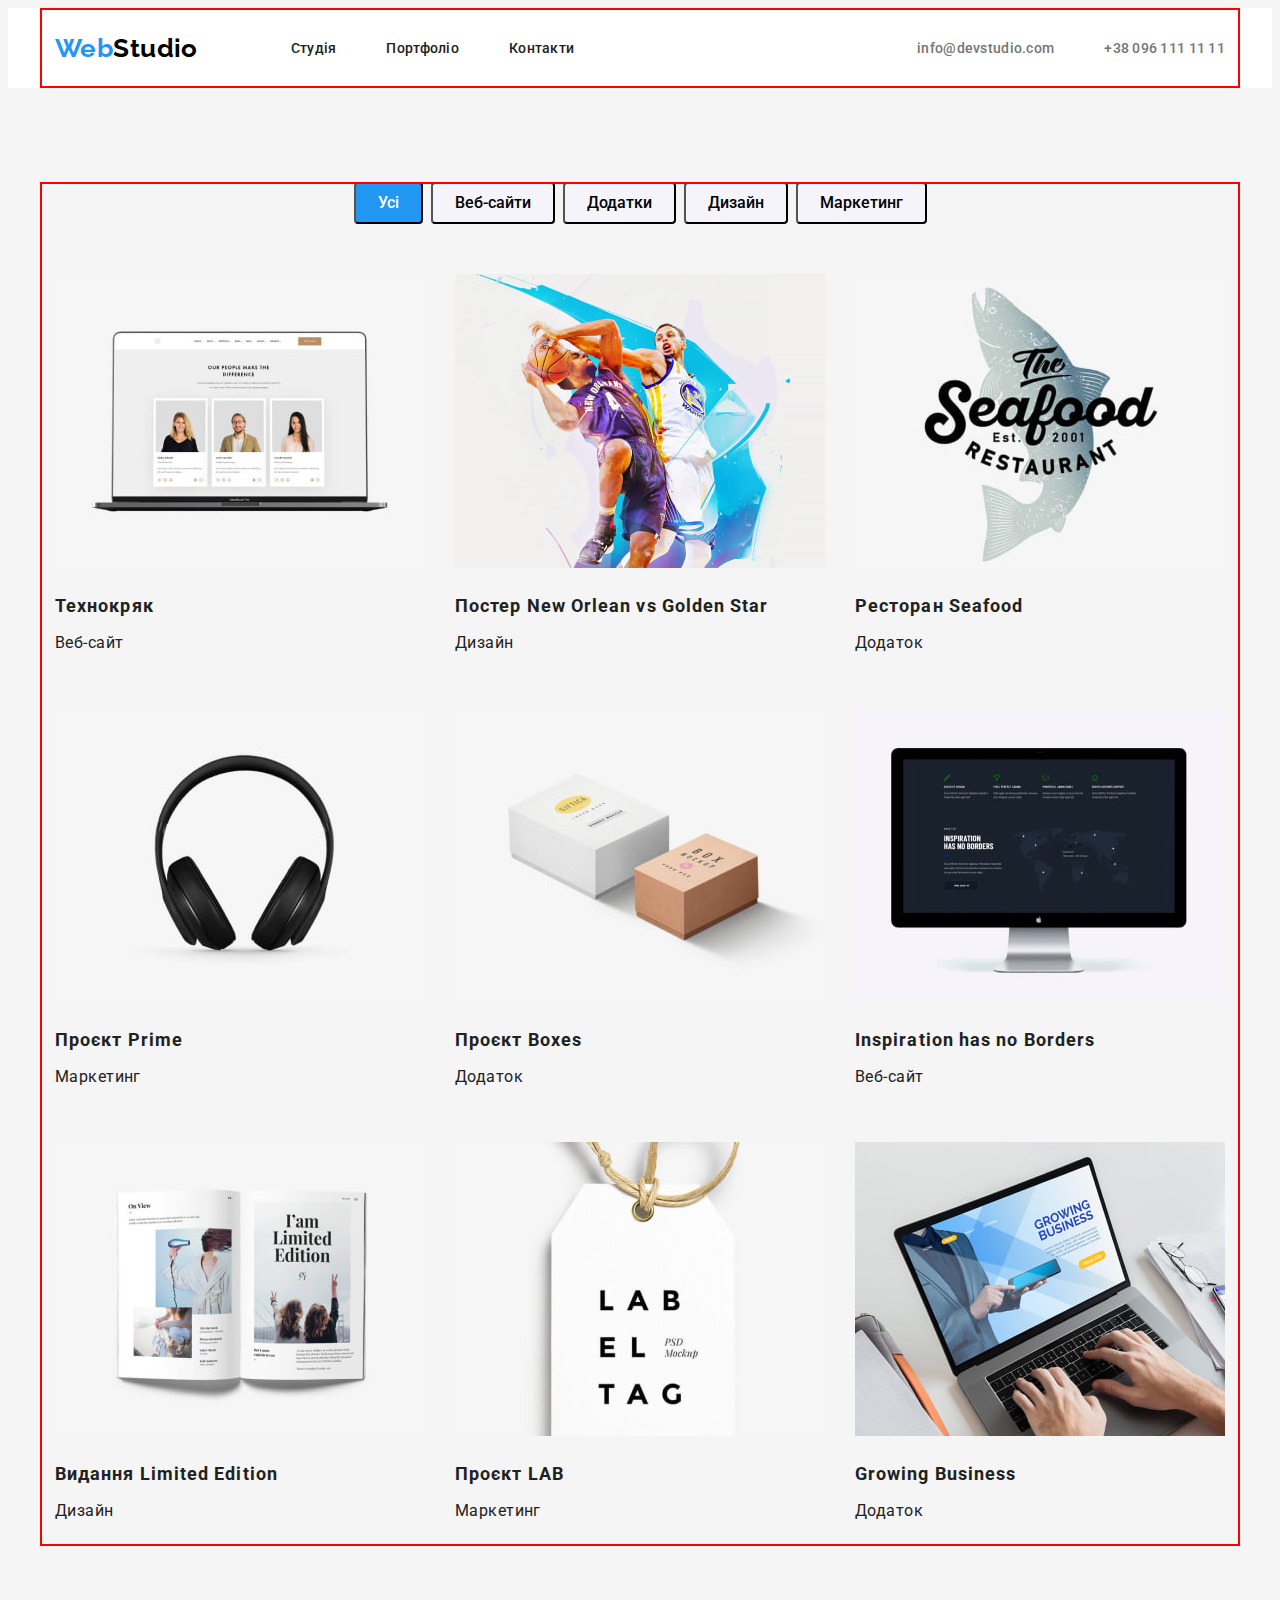
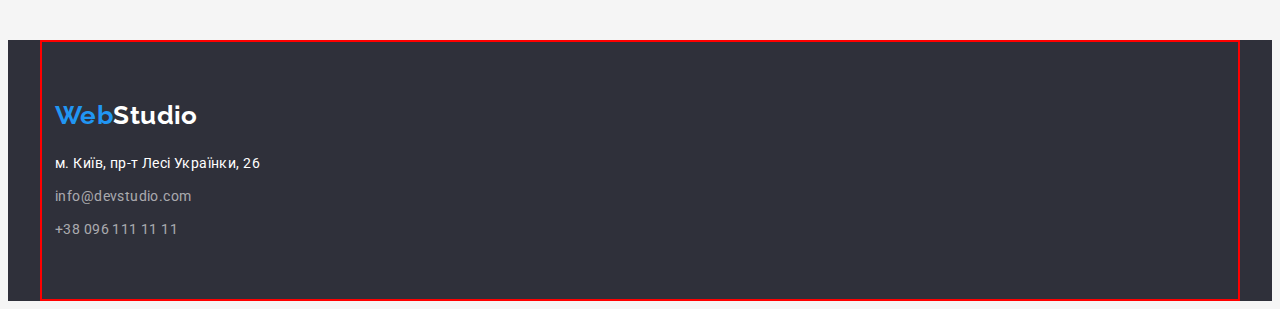
==== commit b8a64acc: "Скорректировал марджины и паддинги" ====
--- a/portfolio.html
+++ b/portfolio.html
@@ -69,7 +69,7 @@
       <!-- Portfolio -->
       <section class="prtf">
         <div class="container prtf-container">
-          <h1 class="prtf-main-title">Портфоліо</h1>
+          <h1 class="visually-hidden">Портфоліо</h1>
           <ul class="prtf-list list">
             <li class="prtf-item"><button class="active prtf-btn" type="button">Усі</button></li>
             <li class="prtf-item"><button class="prtf-btn" type="button">Веб-сайти</button></li>
--- a/css/styles.css
+++ b/css/styles.css
@@ -26,6 +26,16 @@
 }
 
 /* reset */
+
+html {
+	box-sizing: border-box;
+}
+*,
+*::after,
+*::before {
+	box-sizing: inherit;
+}
+
 h1,
 h2,
 h3,
@@ -58,11 +68,6 @@
   color: var(--scn-txt-cl);
 }
 
-/* Как вариант */
-/* p {
-   color: var(--scn-txt-cl); 
-} */
-
 .hero,
 .footer {
   background-color: var(--main-bg-cl);
@@ -88,6 +93,10 @@
 }
 
 /* Header */
+
+.header-container {
+  border-bottom: 1px solid #ECECEC;
+}
 
 .logo {
   font-family: var(--scn-font);
@@ -200,9 +209,13 @@
 
 /* Peculiarities */
 
+.pecul {
+  padding-bottom: 94px;
+  padding-top: 94px;
+  background-color: var(--light-bg-cl)
+}
+
 .pecul-container {
-  margin-top: 58px;
-  margin-bottom: 94px;
   flex-direction: column;
 }
 
@@ -224,8 +237,12 @@
 
 /* About */
 
+.about {
+  background-color: var(--light-bg-cl)
+}
+
 .about-container {
-  margin-bottom: 94px;
+  padding-bottom: 94px;
   flex-direction: column;
 }
 
@@ -292,9 +309,12 @@
 
 /* Portfolio */
 
+.prtf {
+  padding-top: 94px;
+  padding-bottom: 94px;
+}
+
 .prtf-container {
-  margin-top: 58px;
-  margin-bottom: 94px;
   flex-direction: column;
 }
 
@@ -322,11 +342,18 @@
   margin-bottom: 20px;
 }
 
-
-
-.prtf-main-title,
-.pecul-main-title {
-  visibility: hidden;
+.visually-hidden {
+  position: absolute;
+  width: 1px;
+  height: 1px;
+  margin: -1px;
+  border: 0;
+  padding: 0;
+  
+  white-space: nowrap;
+  clip-path: inset(100%);
+  clip: rect(0 0 0 0);
+  overflow: hidden;
 }
 
 .prtf-btn,
@@ -391,7 +418,7 @@
   margin-bottom: 20px;
 }
 
-.addr-link: {
+.addr-link {
    font-style: normal;
 }
 
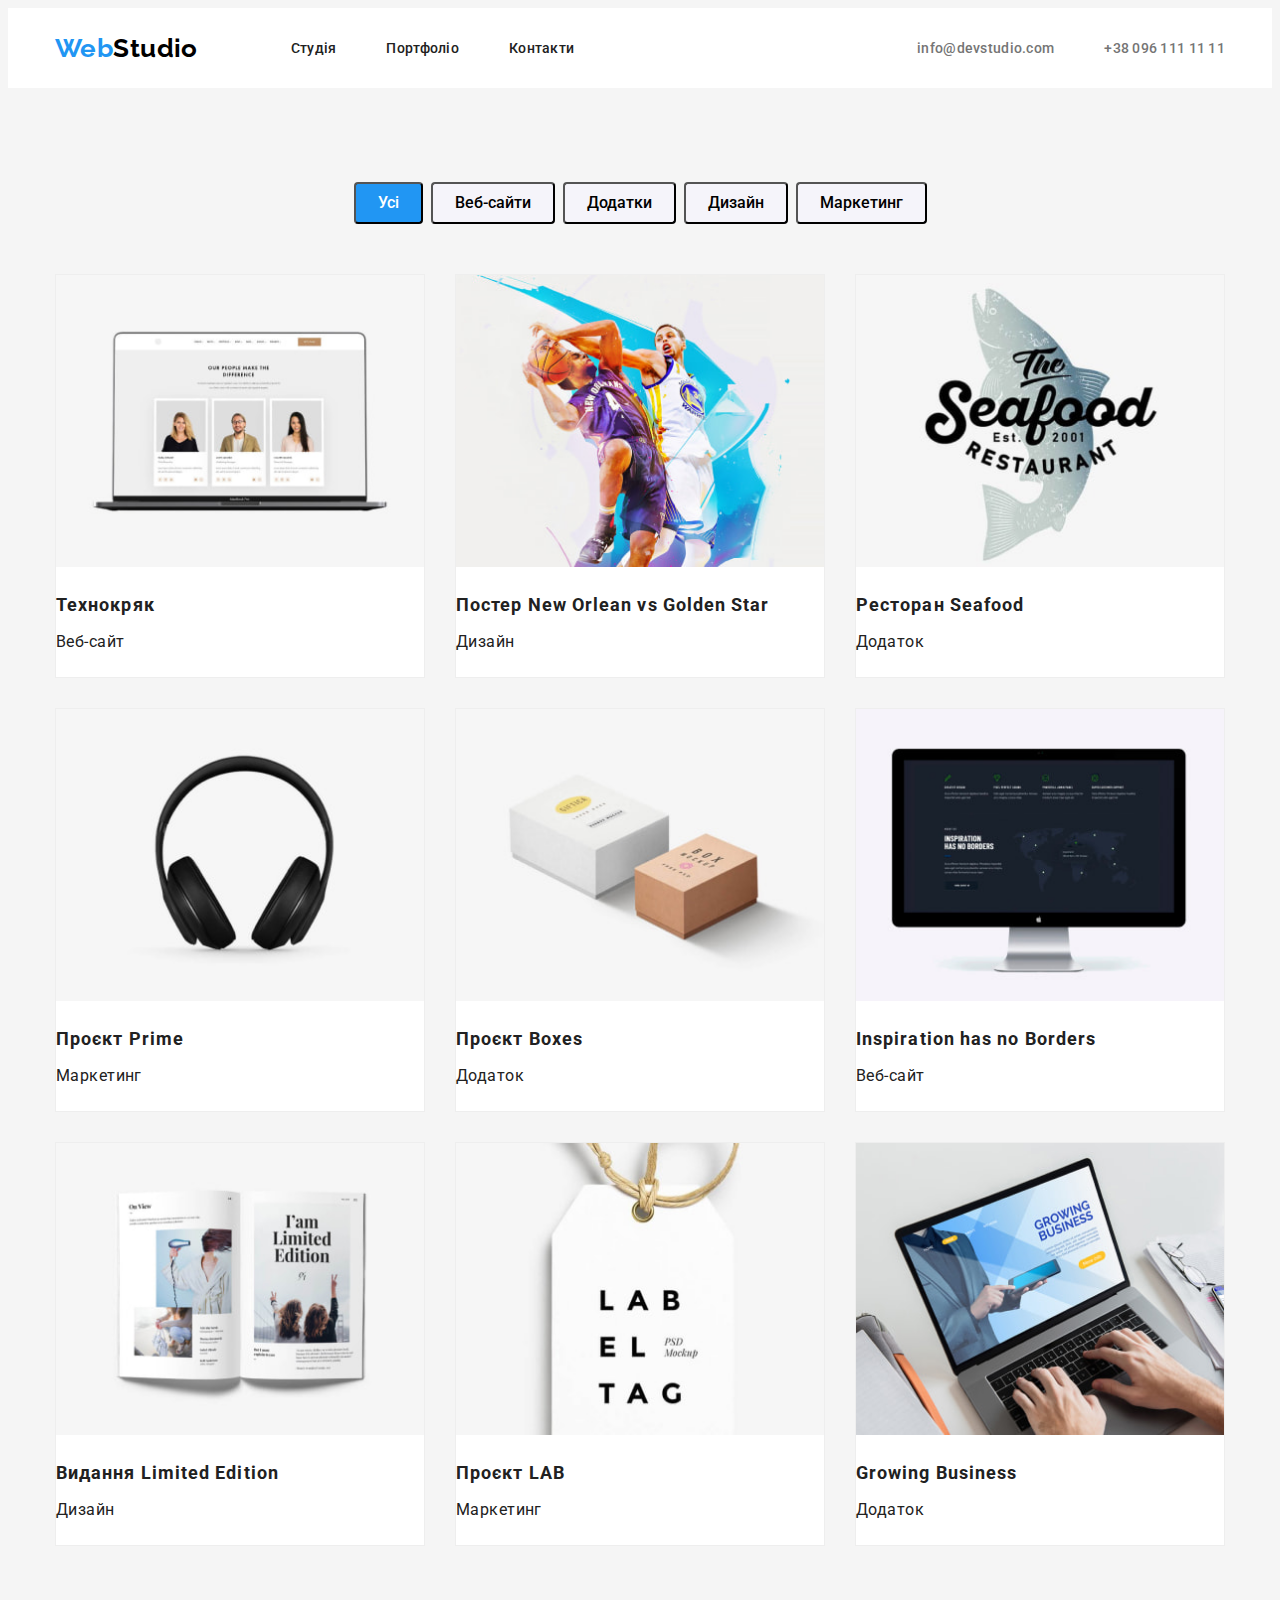
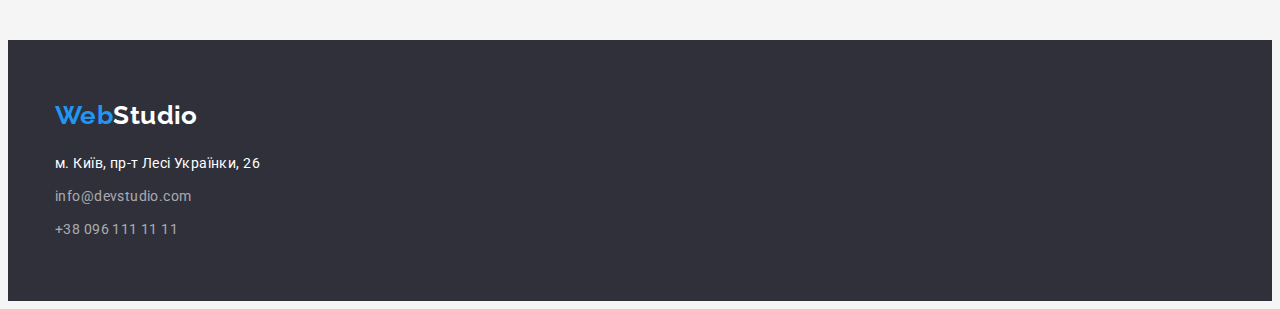
==== commit 4099a204: "Немного поправок" ====
--- a/portfolio.html
+++ b/portfolio.html
@@ -83,8 +83,8 @@
                 class="img-link"
                 src="./images/img-prtf-1.jpg"
                 alt="Img1"
-                width="370"
-                height="294"
+                width="368"
+                height="292"
               />
               <h3 class="prtf-title">Технокряк</h3>
               <p class="prtf-text">Веб-сайт</p>
@@ -94,8 +94,8 @@
                 class="img-link"
                 src="./images/img-prtf-2.jpg"
                 alt="Img2"
-                width="370"
-                height="294"
+                width="368"
+                height="292"
               />
               <h3 class="prtf-title">Постер New Orlean vs Golden Star</h3>
               <p class="prtf-text">Дизайн</p>
@@ -105,8 +105,8 @@
                 class="img-link"
                 src="./images/img-prtf-3.jpg"
                 alt="Img3"
-                width="370"
-                height="294"
+                width="368"
+                height="292"
               />
               <h3 class="prtf-title">Ресторан Seafood</h3>
               <p class="prtf-text">Додаток</p>
@@ -116,8 +116,8 @@
                 class="img-link"
                 src="./images/img-prtf-4.jpg"
                 alt="Img4"
-                width="370"
-                height="294"
+                width="368"
+                height="292"
               />
               <h3 class="prtf-title">Проєкт Prime</h3>
               <p class="prtf-text">Маркетинг</p>
@@ -127,8 +127,8 @@
                 class="img-link"
                 src="./images/img-prtf-5.jpg"
                 alt="Img5"
-                width="370"
-                height="294"
+                width="368"
+                height="292"
               />
               <h3 class="prtf-title">Проєкт Boxes</h3>
               <p class="prtf-text">Додаток</p>
@@ -138,8 +138,8 @@
                 class="img-link"
                 src="./images/img-prtf-6.jpg"
                 alt="Img6"
-                width="370"
-                height="294"
+                width="368"
+                height="292"
               />
               <h3 class="prtf-title">Inspiration has no Borders</h3>
               <p class="prtf-text">Веб-сайт</p>
@@ -149,8 +149,8 @@
                 class="img-link"
                 src="./images/img-prtf-7.jpg"
                 alt="Img7"
-                width="370"
-                height="294"
+                width="368"
+                height="292"
               />
               <h3 class="prtf-title">Видання Limited Edition</h3>
               <p class="prtf-text">Дизайн</p>
@@ -160,8 +160,8 @@
                 class="img-link"
                 src="./images/img-prtf-8.jpg"
                 alt="Img8"
-                width="370"
-                height="294"
+                width="368"
+                height="292"
               />
               <h3 class="prtf-title">Проєкт LAB</h3>
               <p class="prtf-text">Маркетинг</p>
@@ -171,8 +171,8 @@
                 class="img-link"
                 src="./images/img-prtf-9.jpg"
                 alt="Img9"
-                width="370"
-                height="294"
+                width="368"
+                height="292"
               />
               <h3 class="prtf-title">Growing Business</h3>
               <p class="prtf-text">Додаток</p>
--- a/css/styles.css
+++ b/css/styles.css
@@ -58,8 +58,8 @@
   margin: 0 auto;
   display: flex;
 
-  outline: 2px solid red;
-  outline-offset: -2px;
+  /* outline: 2px solid red;
+  outline-offset: -2px; */
 }
 
 .pecul-subtitle,
@@ -128,7 +128,7 @@
 }
 
 .light {
-  color: #ffffff;
+  color: var(--light-txt-cl);
 }
 
 .dark {
@@ -136,7 +136,7 @@
 }
 
 .header {
-  background-color: #ffffff;
+  background-color: var(--light-txt-cl);
 }
 
 .nav-link:hover,
@@ -283,7 +283,7 @@
 
 .team-img,
 .img-link {
-  background-color: #ffffff;
+  background-color: var(--light-txt-cl);
 }
 
 .team-main-title {
@@ -312,6 +312,12 @@
 .prtf {
   padding-top: 94px;
   padding-bottom: 94px;
+  background-color: var(--light-bg-cl);
+}
+
+.img-item {
+  background-color: var(--light-txt-cl);
+  border: 1px solid #EEEEEE;
 }
 
 .prtf-container {
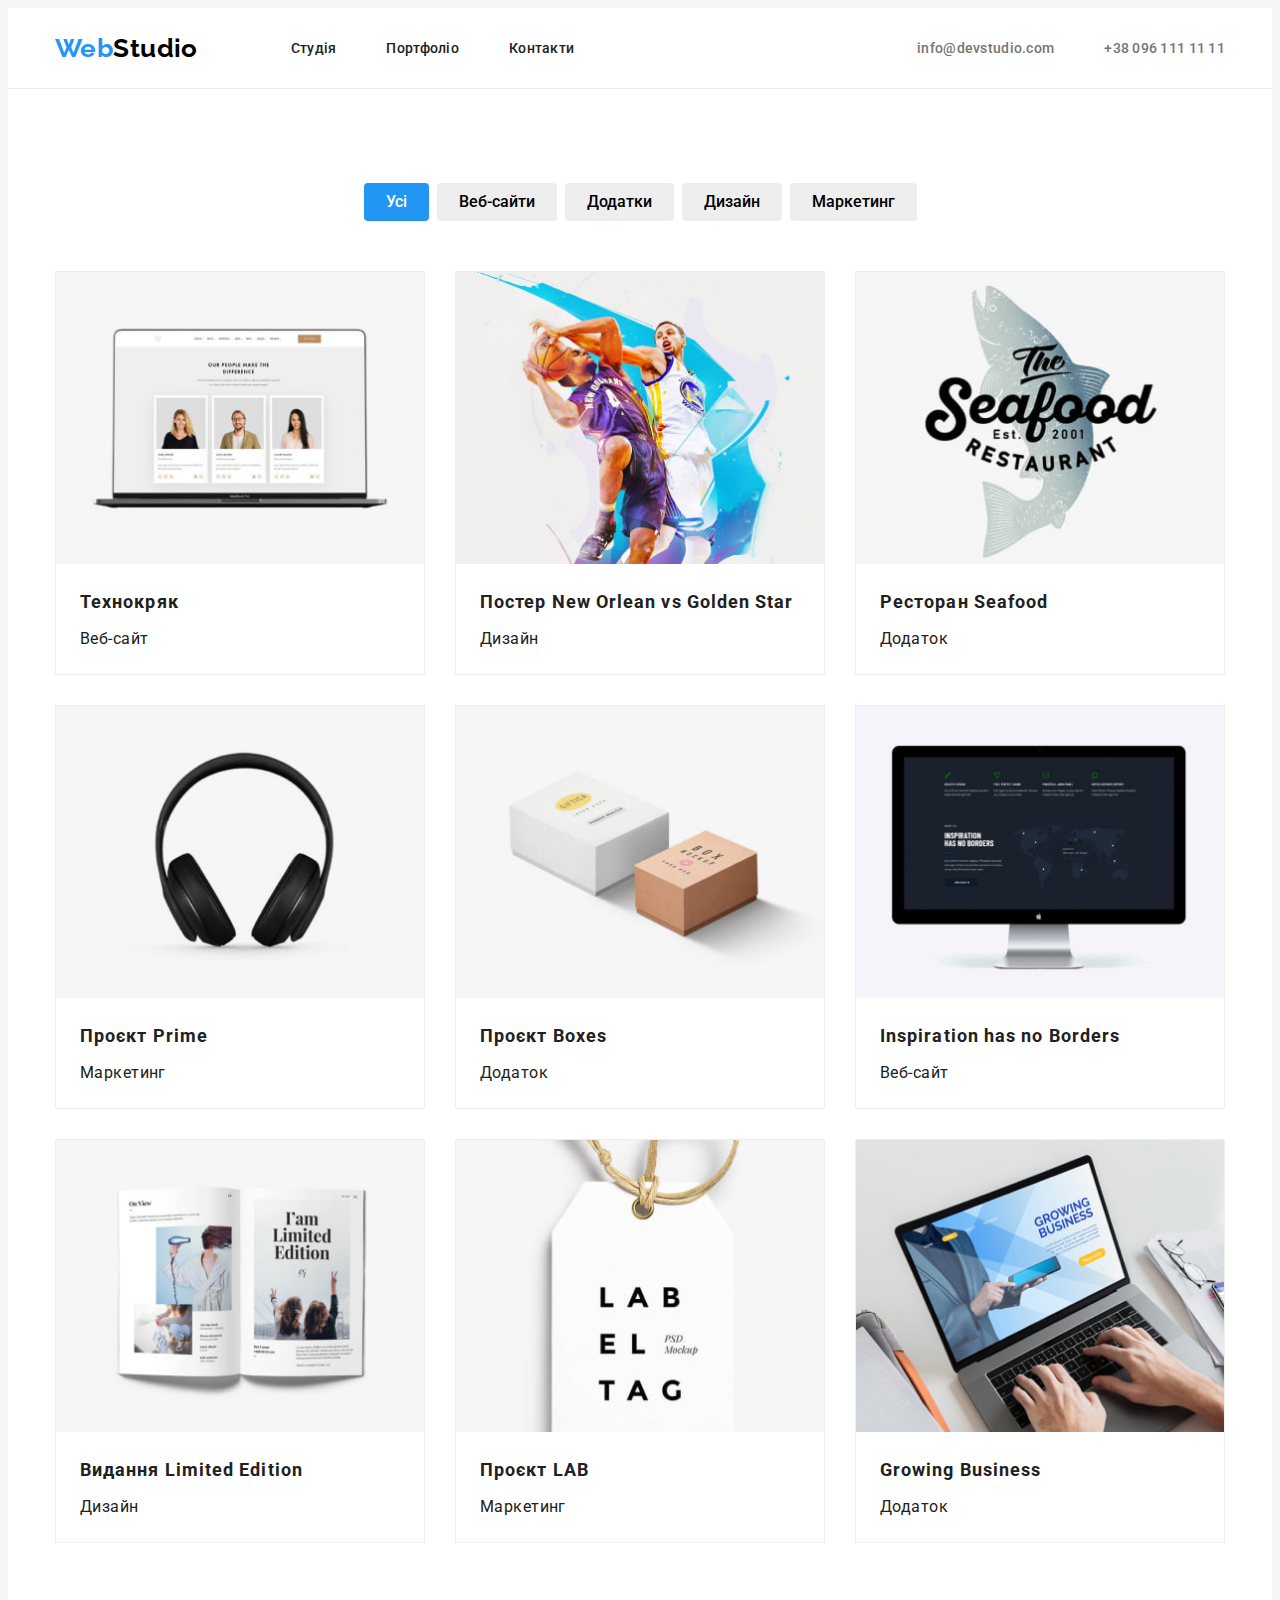
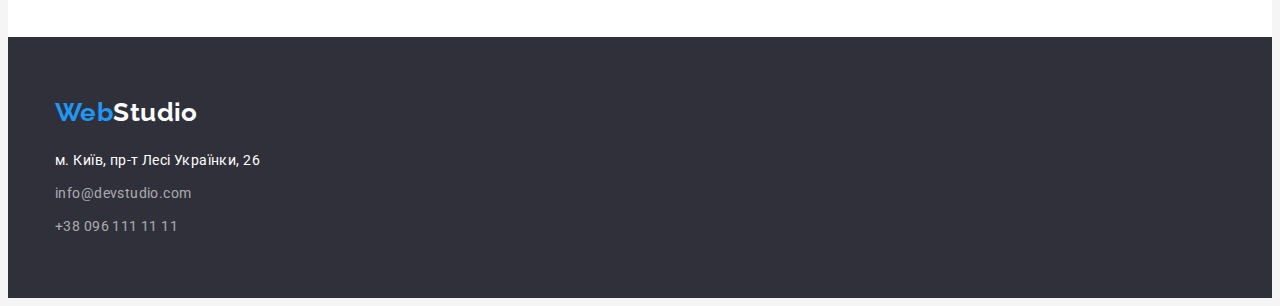
==== commit 63508bcb: "Все исправления" ====
--- a/portfolio.html
+++ b/portfolio.html
@@ -39,16 +39,16 @@
     <!-- Header -->
 
     <header class="header">
-      <div class="container">
-        <a class="logo link logo-up" href="./index.html">
-          <span class="accent">Web</span><span class="dark">Studio</span>
+      <div class="container header-container">
+        <a class="logo link logo-up" href="./index.html"
+          ><span class="accent">Web</span><span class="dark">Studio</span>
         </a>
         <nav class="main-nav">
           <ul class="nav-list list">
-            <li class="nav-item"><a class="nav-link link" href="./index.html">Студія</a></li>
-            <li class="nav-item">
-              <a class="nav-link link current" href="./portfolio.html">Портфоліо </a>
-            </li>
+            <li class="nav-item"
+              ><a class="nav-link link current" href="./index.html">Студія</a></li
+            >
+            <li class="nav-item"><a class="nav-link link" href="./portfolio.html">Портфоліо</a></li>
             <li class="nav-item"><a class="nav-link link" href="">Контакти</a></li>
           </ul>
         </nav>
@@ -67,8 +67,8 @@
 
     <main>
       <!-- Portfolio -->
-      <section class="prtf">
-        <div class="container prtf-container">
+      <section class="section prtf">
+        <div class="container">
           <h1 class="visually-hidden">Портфоліо</h1>
           <ul class="prtf-list list">
             <li class="prtf-item"><button class="active prtf-btn" type="button">Усі</button></li>
@@ -86,8 +86,10 @@
                 width="368"
                 height="292"
               />
-              <h3 class="prtf-title">Технокряк</h3>
-              <p class="prtf-text">Веб-сайт</p>
+              <div class="prtf-text">
+                <h3 class="prtf-title">Технокряк</h3>
+                <p class="prtf-subtitle">Веб-сайт</p>
+              </div>
             </li>
             <li class="img-item">
               <img
@@ -97,8 +99,10 @@
                 width="368"
                 height="292"
               />
-              <h3 class="prtf-title">Постер New Orlean vs Golden Star</h3>
-              <p class="prtf-text">Дизайн</p>
+              <div class="prtf-text">
+                <h3 class="prtf-title">Постер New Orlean vs Golden Star</h3>
+                <p class="prtf-subtitle">Дизайн</p>
+              </div>
             </li>
             <li class="img-item">
               <img
@@ -108,8 +112,10 @@
                 width="368"
                 height="292"
               />
-              <h3 class="prtf-title">Ресторан Seafood</h3>
-              <p class="prtf-text">Додаток</p>
+              <div class="prtf-text">
+                <h3 class="prtf-title">Ресторан Seafood</h3>
+                <p class="prtf-subtitle">Додаток</p>
+              </div>
             </li>
             <li class="img-item">
               <img
@@ -119,8 +125,10 @@
                 width="368"
                 height="292"
               />
-              <h3 class="prtf-title">Проєкт Prime</h3>
-              <p class="prtf-text">Маркетинг</p>
+              <div class="prtf-text">
+                <h3 class="prtf-title">Проєкт Prime</h3>
+                <p class="prtf-subtitle">Маркетинг</p>
+              </div>
             </li>
             <li class="img-item">
               <img
@@ -130,8 +138,10 @@
                 width="368"
                 height="292"
               />
-              <h3 class="prtf-title">Проєкт Boxes</h3>
-              <p class="prtf-text">Додаток</p>
+              <div class="prtf-text">
+                <h3 class="prtf-title">Проєкт Boxes</h3>
+                <p class="prtf-subtitle">Додаток</p>
+              </div>
             </li>
             <li class="img-item">
               <img
@@ -141,8 +151,10 @@
                 width="368"
                 height="292"
               />
-              <h3 class="prtf-title">Inspiration has no Borders</h3>
-              <p class="prtf-text">Веб-сайт</p>
+              <div class="prtf-text">
+                <h3 class="prtf-title">Inspiration has no Borders</h3>
+                <p class="prtf-subtitle">Веб-сайт</p>
+              </div>
             </li>
             <li class="img-item">
               <img
@@ -152,8 +164,10 @@
                 width="368"
                 height="292"
               />
-              <h3 class="prtf-title">Видання Limited Edition</h3>
-              <p class="prtf-text">Дизайн</p>
+              <div class="prtf-text">
+                <h3 class="prtf-title">Видання Limited Edition</h3>
+                <p class="prtf-subtitle">Дизайн</p>
+              </div>
             </li>
             <li class="img-item">
               <img
@@ -163,8 +177,10 @@
                 width="368"
                 height="292"
               />
-              <h3 class="prtf-title">Проєкт LAB</h3>
-              <p class="prtf-text">Маркетинг</p>
+              <div class="prtf-text">
+                <h3 class="prtf-title">Проєкт LAB</h3>
+                <p class="prtf-subtitle">Маркетинг</p>
+              </div>
             </li>
             <li class="img-item">
               <img
@@ -174,8 +190,10 @@
                 width="368"
                 height="292"
               />
-              <h3 class="prtf-title">Growing Business</h3>
-              <p class="prtf-text">Додаток</p>
+              <div class="prtf-text">
+                <h3 class="prtf-title">Growing Business</h3>
+                <p class="prtf-subtitle">Додаток</p>
+              </div>
             </li>
           </ul>
         </div>
@@ -185,8 +203,8 @@
     <!-- Footer -->
 
     <footer class="footer">
-      <div class="container footer-container">
-        <a class="logo link logo-but" href="./index.html">
+      <div class="container">
+        <a class="logo link" href="./index.html">
           <span class="accent">Web</span><span class="light">Studio</span>
         </a>
         <address class="addr">
--- a/css/styles.css
+++ b/css/styles.css
@@ -28,12 +28,12 @@
 /* reset */
 
 html {
-	box-sizing: border-box;
+  box-sizing: border-box;
 }
 *,
 *::after,
 *::before {
-	box-sizing: inherit;
+  box-sizing: inherit;
 }
 
 h1,
@@ -56,11 +56,14 @@
   padding-left: 15px;
   padding-right: 15px;
   margin: 0 auto;
-  display: flex;
-
-  /* outline: 2px solid red;
-  outline-offset: -2px; */
-}
+}
+
+/* .header,
+.section,
+.footer {
+  outline: 2px solid red;
+  outline-offset: -2px;
+} */
 
 .pecul-subtitle,
 .team-subtitle,
@@ -68,11 +71,6 @@
   color: var(--scn-txt-cl);
 }
 
-.hero,
-.footer {
-  background-color: var(--main-bg-cl);
-}
-
 .link {
   text-decoration: none;
   color: var(--main-txt-cl);
@@ -92,10 +90,21 @@
   list-style: none;
 }
 
+.section {
+  padding-bottom: 94px;
+  padding-top: 94px;
+}
+
 /* Header */
 
+.header {
+  border-bottom: 1px solid #ececec;
+  background-color: var(--light-txt-cl);
+}
+
 .header-container {
-  border-bottom: 1px solid #ECECEC;
+  display: flex;
+  align-items: center;
 }
 
 .logo {
@@ -106,8 +115,6 @@
 }
 
 .logo-up {
-  display: flex;
-  align-items: center;
   margin-right: 93px;
 }
 
@@ -133,10 +140,6 @@
 
 .dark {
   color: #000000;
-}
-
-.header {
-  background-color: var(--light-txt-cl);
 }
 
 .nav-link:hover,
@@ -170,23 +173,30 @@
   display: flex;
   align-items: center;
 }
+
 /* Hero */
 
-.hero-container {
+.hero {
+  background-color: var(--main-bg-cl);
   padding-top: 200px;
   padding-bottom: 200px;
-  flex-direction: column;
+  text-align: center;
 }
 
 .hero-title {
   width: 696px;
   margin: 0 auto;
   margin-bottom: 30px;
+  font-weight: 900;
+  font-size: 44px;
+  line-height: calc(60 / 44);
+  text-align: center;
+  letter-spacing: 0.06em;
+  text-transform: uppercase;
 }
 
 .hero-btn {
   padding: 10px 32px;
-  margin: 0 auto;
   box-shadow: 0px 4px 4px rgba(0, 0, 0, 0.15);
   border-radius: 4px;
   border: 0;
@@ -198,26 +208,7 @@
   letter-spacing: 0.06em;
 }
 
-.hero-title {
-  font-weight: 900;
-  font-size: 44px;
-  line-height: calc(60 / 44);
-  text-align: center;
-  letter-spacing: 0.06em;
-  text-transform: uppercase;
-}
-
 /* Peculiarities */
-
-.pecul {
-  padding-bottom: 94px;
-  padding-top: 94px;
-  background-color: var(--light-bg-cl)
-}
-
-.pecul-container {
-  flex-direction: column;
-}
 
 .pecul-list {
   display: flex;
@@ -238,12 +229,7 @@
 /* About */
 
 .about {
-  background-color: var(--light-bg-cl)
-}
-
-.about-container {
-  padding-bottom: 94px;
-  flex-direction: column;
+  padding-top: 0;
 }
 
 .about-title {
@@ -261,10 +247,15 @@
 
 /* Team */
 
-.team-container {
-  padding-top: 94px;
-  padding-bottom: 30px;
-  flex-direction: column;
+.team {
+    background: #f5f4fa;
+}
+
+.team-item {
+  background: #ffffff;
+  box-shadow: 0px 1px 3px rgba(0, 0, 0, 0.12), 0px 1px 1px rgba(0, 0, 0, 0.14),
+    0px 2px 1px rgba(0, 0, 0, 0.2);
+  border-radius: 0px 0px 4px 4px;
 }
 
 .team-list {
@@ -310,31 +301,38 @@
 /* Portfolio */
 
 .prtf {
-  padding-top: 94px;
-  padding-bottom: 94px;
-  background-color: var(--light-bg-cl);
+  background-color: white;
+}
+
+.prtf-list {
+  display: flex;
+  padding-inline-start: 0;
+  justify-content: center;
+  gap: 8px;
+  margin-bottom: 50px;
+}
+
+.prtf-btn {
+  border: none;
+  padding: 6px 22px;
+  border-radius: 4px;
+  
+}
+
+.prtf-btn,
+.active {
+  background-color: #eeeeee;
+}
+
+.prtf-btn:hover {
+  background-color: var(--accent-cl);
+  color: var(--light-txt-cl);
 }
 
 .img-item {
   background-color: var(--light-txt-cl);
-  border: 1px solid #EEEEEE;
-}
-
-.prtf-container {
-  flex-direction: column;
-}
-
-.prtf-list {
-  display: flex;
-  padding-inline-start: 0;
-  justify-content: center;
-  gap: 8px;
-}
-
-.prtf-btn {
-  padding: 6px 22px;
-  border-radius: 4px;
-  margin-bottom: 50px;
+  border: 1px solid #eeeeee;
+  
 }
 
 .img-list {
@@ -344,9 +342,9 @@
   gap: 30px;
 }
 
-.img-link {
+/* .img-link {
   margin-bottom: 20px;
-}
+} */
 
 .visually-hidden {
   position: absolute;
@@ -355,21 +353,11 @@
   margin: -1px;
   border: 0;
   padding: 0;
-  
+
   white-space: nowrap;
   clip-path: inset(100%);
   clip: rect(0 0 0 0);
   overflow: hidden;
-}
-
-.prtf-btn,
-.active {
-  background-color: #f5f4fa;
-}
-
-.prtf-btn:hover {
-  background-color: var(--accent-cl);
-  color: var(--light-txt-cl);
 }
 
 .active {
@@ -387,6 +375,10 @@
   font-family: inherit;
 }
 
+.prtf-text {
+  padding: 20px 24px;
+}
+
 .prtf-title {
   margin-bottom: 4px;
   font-size: 18px;
@@ -394,22 +386,22 @@
   letter-spacing: 0.06em;
 }
 
-.prtf-text {
-  margin-bottom: 20px;
+.prtf-subtitle {
   font-size: 16px;
   line-height: calc(30 / 16);
 }
 
 /* Footer */
 
-.footer-container {
-  flex-direction: column;
+.footer {
+  background-color: var(--main-bg-cl);
   padding-top: 60px;
   padding-bottom: 60px;
 }
 
 .addr-list {
   padding-inline-start: 0;
+  margin-top: 20px;
 }
 
 .addr-item {
@@ -420,12 +412,8 @@
   margin-bottom: 0;
 }
 
-.logo-but {
-  margin-bottom: 20px;
-}
-
 .addr-link {
-   font-style: normal;
+  font-style: normal;
 }
 
 .tm {
